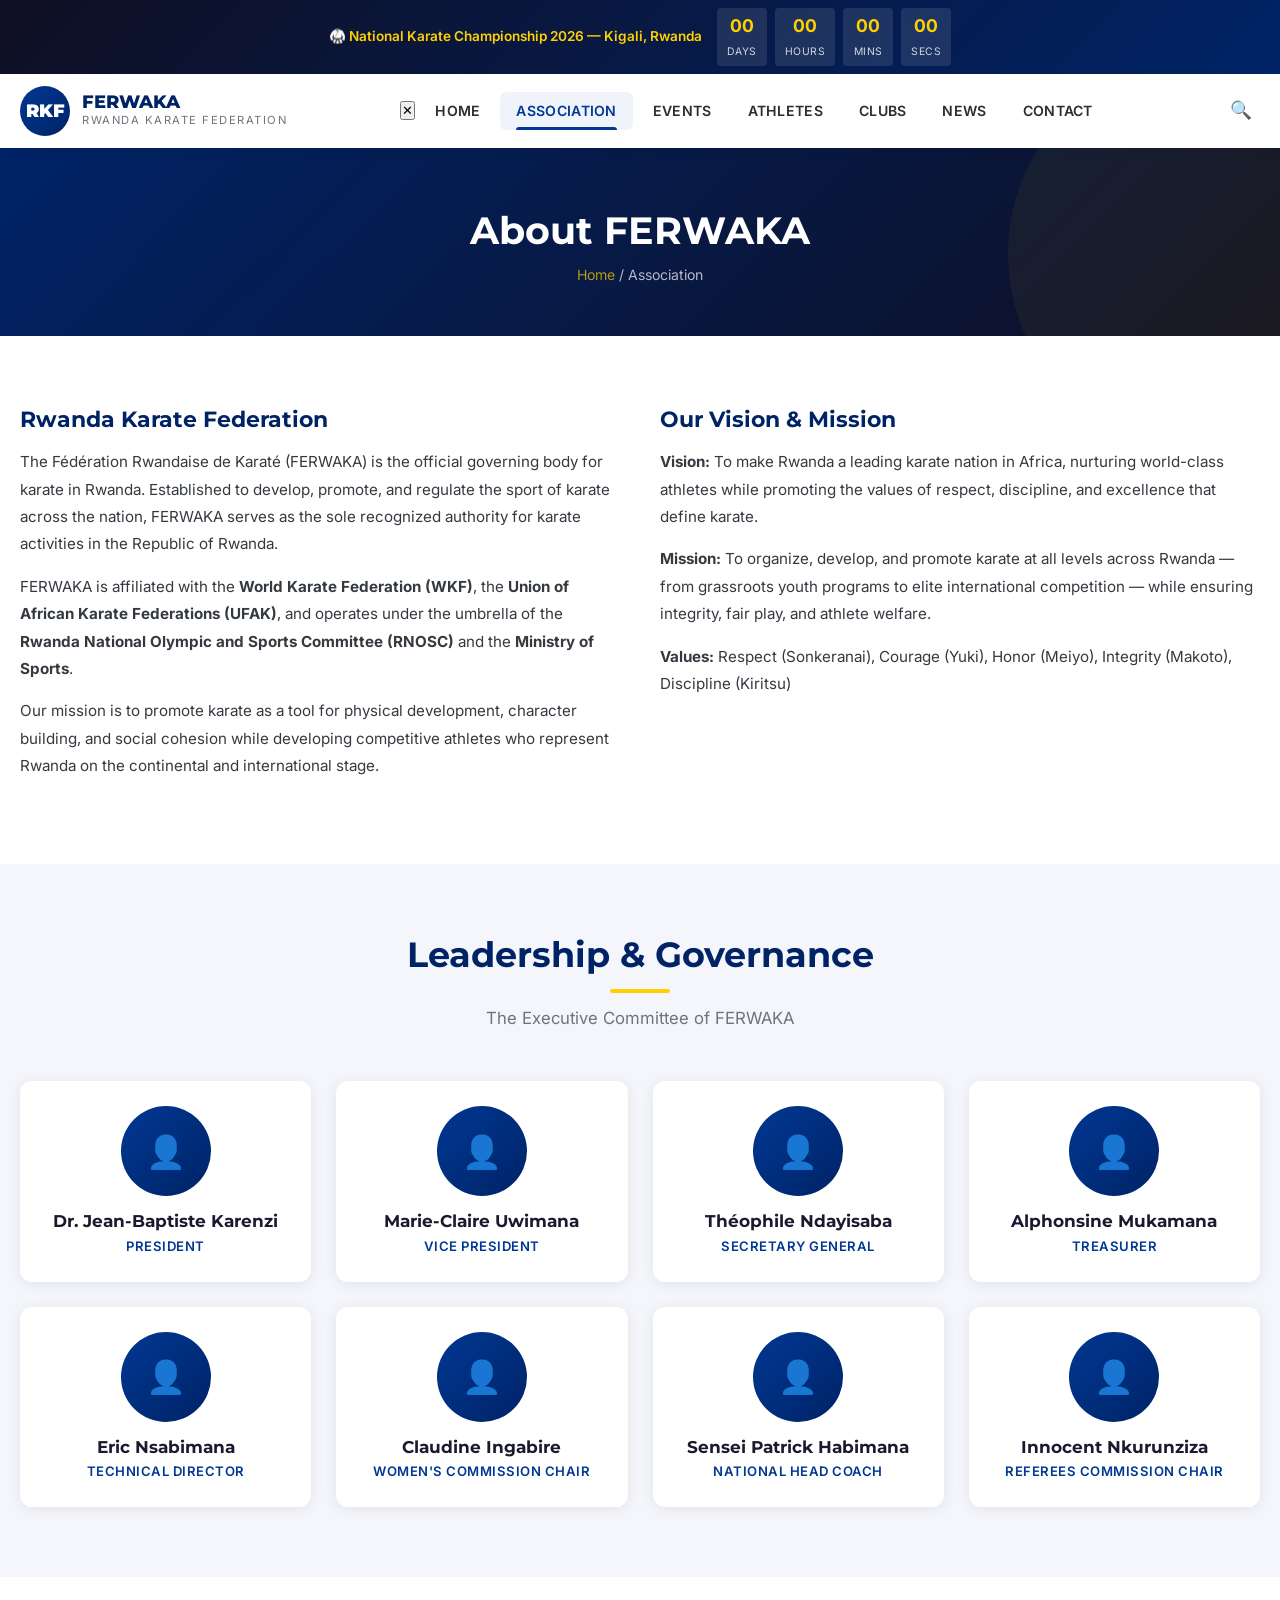
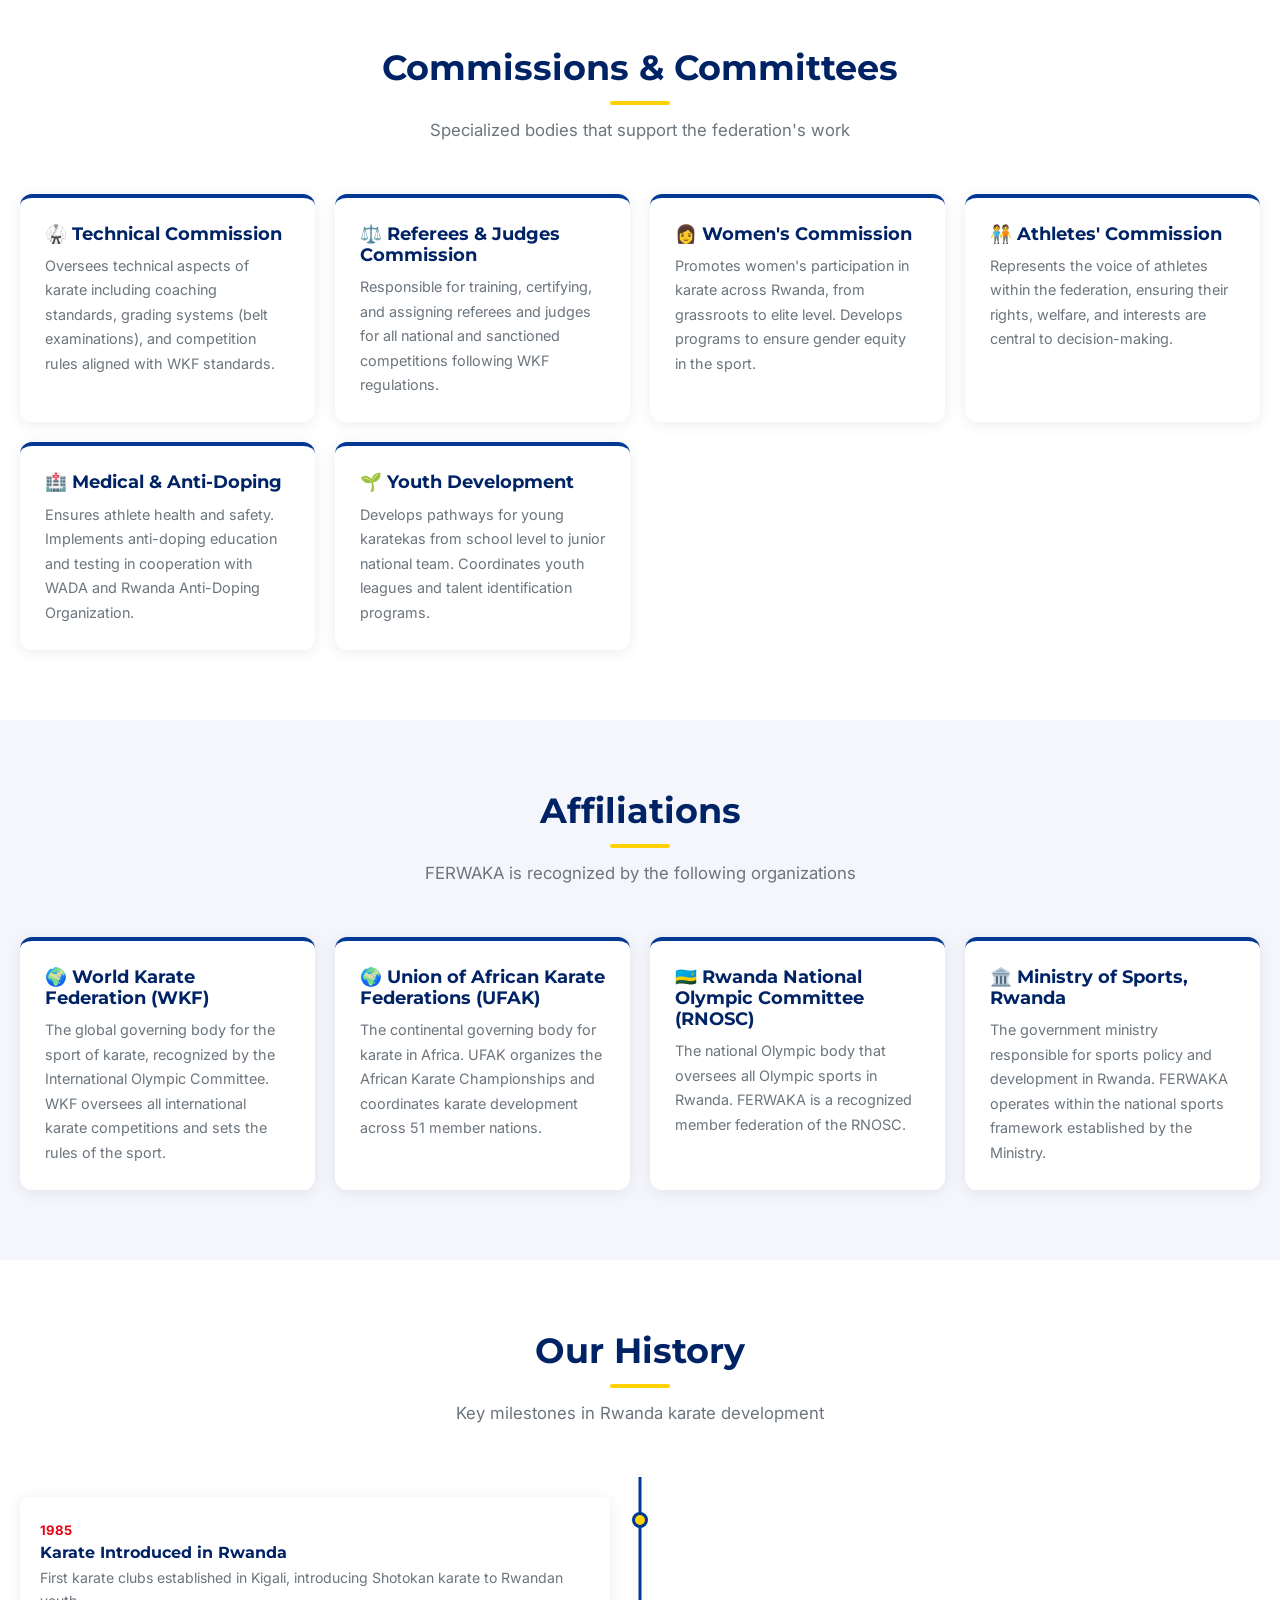
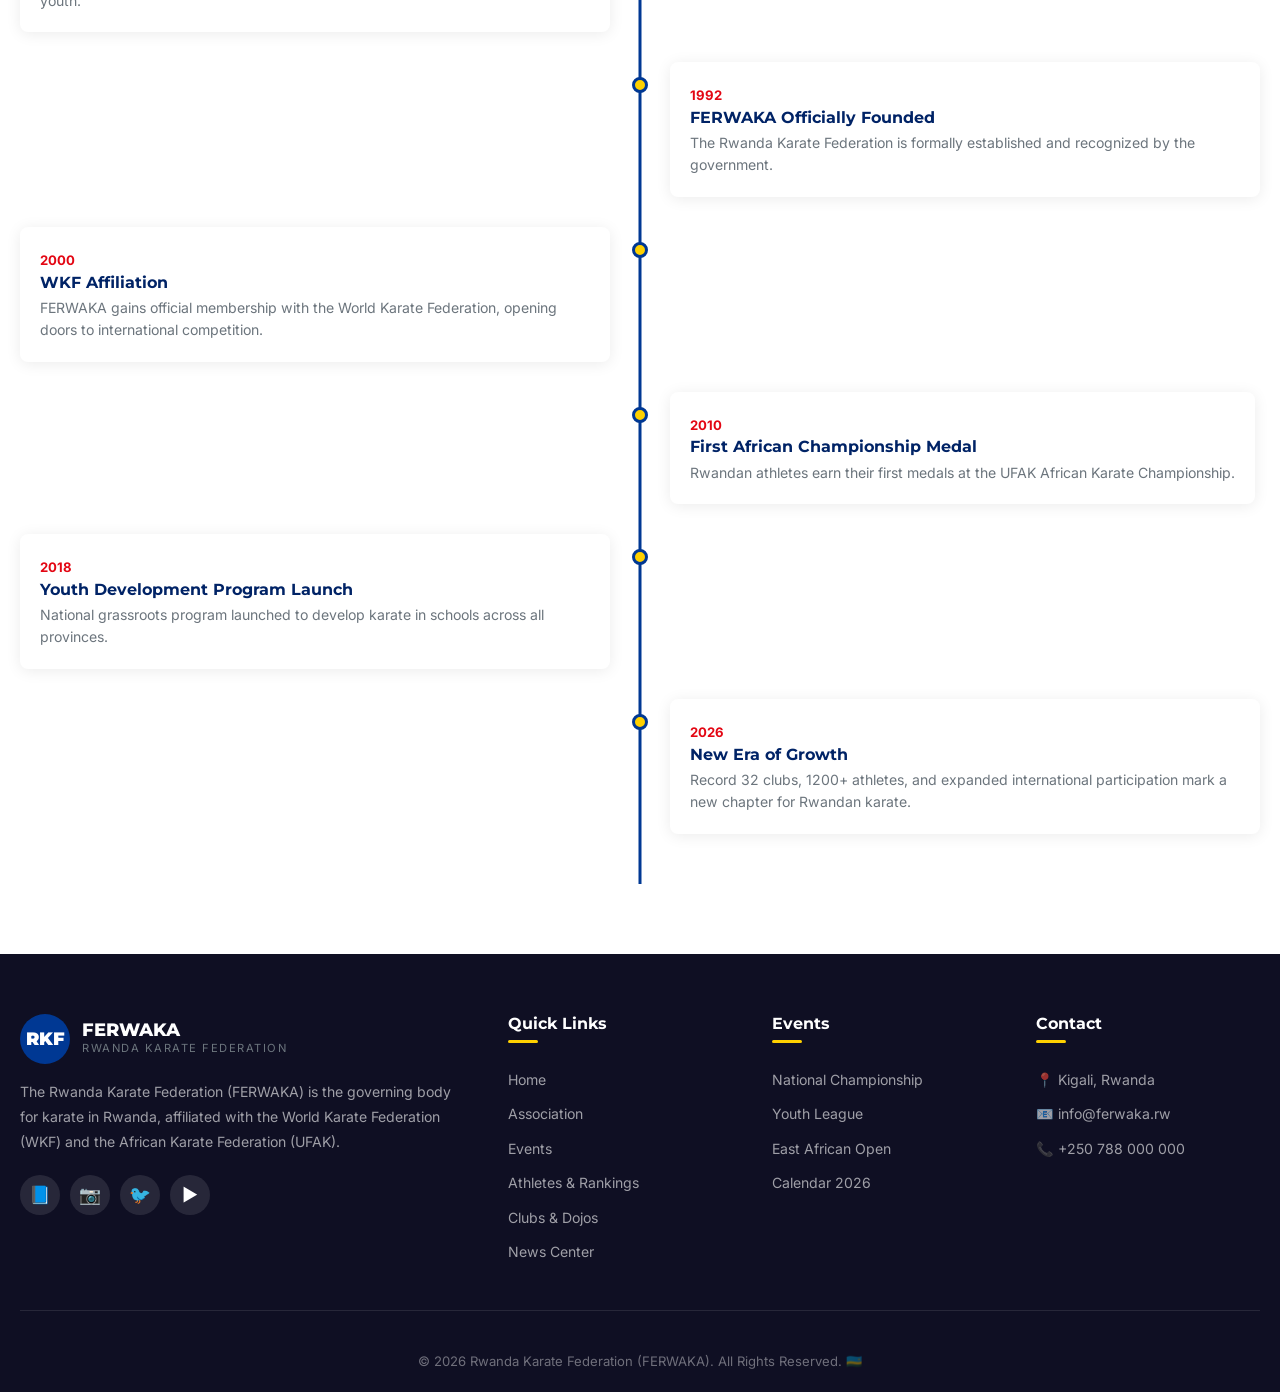
==== association.html @ 04e79058 "Initial commit - FERWAKA Rwanda Karate Federation website" ====
<!DOCTYPE html>
<html lang="en">
<head>
  <meta charset="UTF-8">
  <meta name="viewport" content="width=device-width, initial-scale=1.0">
  <title>Association - Rwanda Karate Federation</title>
  <meta name="description" content="About the Rwanda Karate Federation (FERWAKA) - Governance, structure, commissions, and history.">
  <link rel="preconnect" href="https://fonts.googleapis.com">
  <link rel="preconnect" href="https://fonts.gstatic.com" crossorigin>
  <link href="https://fonts.googleapis.com/css2?family=Inter:wght@400;500;600;700;800&family=Montserrat:wght@700;800;900&display=swap" rel="stylesheet">
  <link rel="stylesheet" href="css/style.css">
</head>
<body>

  <!-- Top Bar -->
  <div class="top-bar">
    <div class="container">
      <div class="event-countdown">
        <span class="event-name">🥋 National Karate Championship 2026 — Kigali, Rwanda</span>
        <div class="countdown-units">
          <div class="countdown-unit"><span class="number" id="countdown-days">00</span><span class="label">Days</span></div>
          <div class="countdown-unit"><span class="number" id="countdown-hours">00</span><span class="label">Hours</span></div>
          <div class="countdown-unit"><span class="number" id="countdown-mins">00</span><span class="label">Mins</span></div>
          <div class="countdown-unit"><span class="number" id="countdown-secs">00</span><span class="label">Secs</span></div>
        </div>
      </div>
    </div>
  </div>

  <!-- Header -->
  <header class="header">
    <div class="container">
      <nav class="nav-wrapper">
        <a href="index.html" class="logo">
          <div class="logo-icon">RKF</div>
          <div class="logo-text">
            <span class="name">FERWAKA</span>
            <span class="subtitle">Rwanda Karate Federation</span>
          </div>
        </a>
        <div class="nav-menu">
          <button class="mobile-close">✕</button>
          <a href="index.html">Home</a>
          <a href="association.html">Association</a>
          <a href="events.html">Events</a>
          <a href="athletes.html">Athletes</a>
          <a href="clubs.html">Clubs</a>
          <a href="news.html">News</a>
          <a href="contact.html">Contact</a>
        </div>
        <div class="nav-right">
          <button class="nav-search-btn" title="Search">🔍</button>
          <button class="hamburger" aria-label="Menu"><span></span><span></span><span></span></button>
        </div>
      </nav>
    </div>
  </header>
  <div class="nav-overlay"></div>

  <!-- Page Banner -->
  <section class="page-banner">
    <div class="container">
      <h1>About FERWAKA</h1>
      <p class="breadcrumb"><a href="index.html">Home</a> / Association</p>
    </div>
  </section>

  <!-- About Section -->
  <section class="section">
    <div class="container">
      <div class="about-content fade-in">
        <div class="about-text">
          <h3>Rwanda Karate Federation</h3>
          <p>The Fédération Rwandaise de Karaté (FERWAKA) is the official governing body for karate in Rwanda. Established to develop, promote, and regulate the sport of karate across the nation, FERWAKA serves as the sole recognized authority for karate activities in the Republic of Rwanda.</p>
          <p>FERWAKA is affiliated with the <strong>World Karate Federation (WKF)</strong>, the <strong>Union of African Karate Federations (UFAK)</strong>, and operates under the umbrella of the <strong>Rwanda National Olympic and Sports Committee (RNOSC)</strong> and the <strong>Ministry of Sports</strong>.</p>
          <p>Our mission is to promote karate as a tool for physical development, character building, and social cohesion while developing competitive athletes who represent Rwanda on the continental and international stage.</p>
        </div>
        <div class="about-text">
          <h3>Our Vision & Mission</h3>
          <p><strong>Vision:</strong> To make Rwanda a leading karate nation in Africa, nurturing world-class athletes while promoting the values of respect, discipline, and excellence that define karate.</p>
          <p><strong>Mission:</strong> To organize, develop, and promote karate at all levels across Rwanda — from grassroots youth programs to elite international competition — while ensuring integrity, fair play, and athlete welfare.</p>
          <p><strong>Values:</strong> Respect (Sonkeranai), Courage (Yuki), Honor (Meiyo), Integrity (Makoto), Discipline (Kiritsu)</p>
        </div>
      </div>
    </div>
  </section>

  <!-- Governance / Leadership -->
  <section class="section section-light" id="governance">
    <div class="container">
      <div class="section-header fade-in">
        <h2>Leadership & Governance</h2>
        <p>The Executive Committee of FERWAKA</p>
      </div>

      <div class="governance-grid">
        <div class="person-card fade-in">
          <div class="person-avatar">👤</div>
          <h3>Dr. Jean-Baptiste Karenzi</h3>
          <p class="role">President</p>
        </div>
        <div class="person-card fade-in">
          <div class="person-avatar">👤</div>
          <h3>Marie-Claire Uwimana</h3>
          <p class="role">Vice President</p>
        </div>
        <div class="person-card fade-in">
          <div class="person-avatar">👤</div>
          <h3>Théophile Ndayisaba</h3>
          <p class="role">Secretary General</p>
        </div>
        <div class="person-card fade-in">
          <div class="person-avatar">👤</div>
          <h3>Alphonsine Mukamana</h3>
          <p class="role">Treasurer</p>
        </div>
        <div class="person-card fade-in">
          <div class="person-avatar">👤</div>
          <h3>Eric Nsabimana</h3>
          <p class="role">Technical Director</p>
        </div>
        <div class="person-card fade-in">
          <div class="person-avatar">👤</div>
          <h3>Claudine Ingabire</h3>
          <p class="role">Women's Commission Chair</p>
        </div>
        <div class="person-card fade-in">
          <div class="person-avatar">👤</div>
          <h3>Sensei Patrick Habimana</h3>
          <p class="role">National Head Coach</p>
        </div>
        <div class="person-card fade-in">
          <div class="person-avatar">👤</div>
          <h3>Innocent Nkurunziza</h3>
          <p class="role">Referees Commission Chair</p>
        </div>
      </div>
    </div>
  </section>

  <!-- Commissions -->
  <section class="section" id="commissions">
    <div class="container">
      <div class="section-header fade-in">
        <h2>Commissions & Committees</h2>
        <p>Specialized bodies that support the federation's work</p>
      </div>

      <div class="info-cards">
        <div class="info-card fade-in">
          <h3>🥋 Technical Commission</h3>
          <p>Oversees technical aspects of karate including coaching standards, grading systems (belt examinations), and competition rules aligned with WKF standards.</p>
        </div>
        <div class="info-card fade-in">
          <h3>⚖️ Referees & Judges Commission</h3>
          <p>Responsible for training, certifying, and assigning referees and judges for all national and sanctioned competitions following WKF regulations.</p>
        </div>
        <div class="info-card fade-in">
          <h3>👩 Women's Commission</h3>
          <p>Promotes women's participation in karate across Rwanda, from grassroots to elite level. Develops programs to ensure gender equity in the sport.</p>
        </div>
        <div class="info-card fade-in">
          <h3>🧑‍🤝‍🧑 Athletes' Commission</h3>
          <p>Represents the voice of athletes within the federation, ensuring their rights, welfare, and interests are central to decision-making.</p>
        </div>
        <div class="info-card fade-in">
          <h3>🏥 Medical & Anti-Doping</h3>
          <p>Ensures athlete health and safety. Implements anti-doping education and testing in cooperation with WADA and Rwanda Anti-Doping Organization.</p>
        </div>
        <div class="info-card fade-in">
          <h3>🌱 Youth Development</h3>
          <p>Develops pathways for young karatekas from school level to junior national team. Coordinates youth leagues and talent identification programs.</p>
        </div>
      </div>
    </div>
  </section>

  <!-- Affiliations -->
  <section class="section section-light">
    <div class="container">
      <div class="section-header fade-in">
        <h2>Affiliations</h2>
        <p>FERWAKA is recognized by the following organizations</p>
      </div>

      <div class="info-cards">
        <div class="info-card fade-in">
          <h3>🌍 World Karate Federation (WKF)</h3>
          <p>The global governing body for the sport of karate, recognized by the International Olympic Committee. WKF oversees all international karate competitions and sets the rules of the sport.</p>
        </div>
        <div class="info-card fade-in">
          <h3>🌍 Union of African Karate Federations (UFAK)</h3>
          <p>The continental governing body for karate in Africa. UFAK organizes the African Karate Championships and coordinates karate development across 51 member nations.</p>
        </div>
        <div class="info-card fade-in">
          <h3>🇷🇼 Rwanda National Olympic Committee (RNOSC)</h3>
          <p>The national Olympic body that oversees all Olympic sports in Rwanda. FERWAKA is a recognized member federation of the RNOSC.</p>
        </div>
        <div class="info-card fade-in">
          <h3>🏛️ Ministry of Sports, Rwanda</h3>
          <p>The government ministry responsible for sports policy and development in Rwanda. FERWAKA operates within the national sports framework established by the Ministry.</p>
        </div>
      </div>
    </div>
  </section>

  <!-- History Timeline -->
  <section class="section" id="history">
    <div class="container">
      <div class="section-header fade-in">
        <h2>Our History</h2>
        <p>Key milestones in Rwanda karate development</p>
      </div>

      <div class="timeline fade-in">
        <div class="timeline-item">
          <div class="timeline-dot"></div>
          <div class="timeline-content">
            <span class="year">1985</span>
            <h3>Karate Introduced in Rwanda</h3>
            <p>First karate clubs established in Kigali, introducing Shotokan karate to Rwandan youth.</p>
          </div>
        </div>
        <div class="timeline-item">
          <div class="timeline-dot"></div>
          <div class="timeline-content">
            <span class="year">1992</span>
            <h3>FERWAKA Officially Founded</h3>
            <p>The Rwanda Karate Federation is formally established and recognized by the government.</p>
          </div>
        </div>
        <div class="timeline-item">
          <div class="timeline-dot"></div>
          <div class="timeline-content">
            <span class="year">2000</span>
            <h3>WKF Affiliation</h3>
            <p>FERWAKA gains official membership with the World Karate Federation, opening doors to international competition.</p>
          </div>
        </div>
        <div class="timeline-item">
          <div class="timeline-dot"></div>
          <div class="timeline-content">
            <span class="year">2010</span>
            <h3>First African Championship Medal</h3>
            <p>Rwandan athletes earn their first medals at the UFAK African Karate Championship.</p>
          </div>
        </div>
        <div class="timeline-item">
          <div class="timeline-dot"></div>
          <div class="timeline-content">
            <span class="year">2018</span>
            <h3>Youth Development Program Launch</h3>
            <p>National grassroots program launched to develop karate in schools across all provinces.</p>
          </div>
        </div>
        <div class="timeline-item">
          <div class="timeline-dot"></div>
          <div class="timeline-content">
            <span class="year">2026</span>
            <h3>New Era of Growth</h3>
            <p>Record 32 clubs, 1200+ athletes, and expanded international participation mark a new chapter for Rwandan karate.</p>
          </div>
        </div>
      </div>
    </div>
  </section>

  <!-- Footer -->
  <footer class="footer">
    <div class="container">
      <div class="footer-grid">
        <div class="footer-about">
          <div class="logo">
            <div class="logo-icon">RKF</div>
            <div class="logo-text">
              <span class="name" style="color:#fff">FERWAKA</span>
              <span class="subtitle">Rwanda Karate Federation</span>
            </div>
          </div>
          <p>The Rwanda Karate Federation (FERWAKA) is the governing body for karate in Rwanda, affiliated with the World Karate Federation (WKF) and the African Karate Federation (UFAK).</p>
          <div class="footer-social">
            <a href="#" title="Facebook">📘</a>
            <a href="#" title="Instagram">📷</a>
            <a href="#" title="X / Twitter">🐦</a>
            <a href="#" title="YouTube">▶️</a>
          </div>
        </div>
        <div>
          <h4>Quick Links</h4>
          <div class="footer-links">
            <a href="index.html">Home</a>
            <a href="association.html">Association</a>
            <a href="events.html">Events</a>
            <a href="athletes.html">Athletes & Rankings</a>
            <a href="clubs.html">Clubs & Dojos</a>
            <a href="news.html">News Center</a>
          </div>
        </div>
        <div>
          <h4>Events</h4>
          <div class="footer-links">
            <a href="events.html">National Championship</a>
            <a href="events.html">Youth League</a>
            <a href="events.html">East African Open</a>
            <a href="events.html">Calendar 2026</a>
          </div>
        </div>
        <div>
          <h4>Contact</h4>
          <div class="footer-links">
            <a href="contact.html">📍 Kigali, Rwanda</a>
            <a href="mailto:info@ferwaka.rw">📧 info@ferwaka.rw</a>
            <a href="tel:+250788000000">📞 +250 788 000 000</a>
          </div>
        </div>
      </div>
      <div class="footer-bottom">
        <p>© 2026 Rwanda Karate Federation (FERWAKA). All Rights Reserved. 🇷🇼</p>
      </div>
    </div>
  </footer>

  <button class="scroll-top" title="Back to top">↑</button>
  <script src="js/main.js"></script>
</body>
</html>
---- css/style.css ----
/* ============================================
   RWANDA KARATE FEDERATION - Main Stylesheet
   Inspired by WKF (wkf.net) Design
   ============================================ */

/* ---------- CSS Variables / Theme ---------- */
:root {
  --primary: #003893;       /* Rwanda blue */
  --primary-dark: #002366;
  --secondary: #FFD100;     /* Rwanda gold/yellow */
  --accent: #e30613;        /* Red accent */
  --dark: #1a1a2e;
  --dark-bg: #0f0f23;
  --light: #f4f6fb;
  --white: #ffffff;
  --gray: #6c757d;
  --gray-light: #e9ecef;
  --gray-dark: #343a40;
  --text: #2d2d2d;
  --text-light: #8a8a8a;
  --border: #dee2e6;
  --shadow: 0 2px 15px rgba(0, 0, 0, 0.08);
  --shadow-lg: 0 10px 40px rgba(0, 0, 0, 0.15);
  --radius: 8px;
  --radius-lg: 12px;
  --transition: all 0.3s ease;
  --font-primary: 'Inter', -apple-system, BlinkMacSystemFont, 'Segoe UI', sans-serif;
  --font-heading: 'Montserrat', 'Inter', sans-serif;
  --max-width: 1280px;
}

/* ---------- Reset & Base ---------- */
*,
*::before,
*::after {
  margin: 0;
  padding: 0;
  box-sizing: border-box;
}

html {
  scroll-behavior: smooth;
  font-size: 16px;
}

body {
  font-family: var(--font-primary);
  color: var(--text);
  background: var(--white);
  line-height: 1.6;
  overflow-x: hidden;
}

a {
  text-decoration: none;
  color: inherit;
  transition: var(--transition);
}

img {
  max-width: 100%;
  height: auto;
  display: block;
}

ul, ol {
  list-style: none;
}

h1, h2, h3, h4, h5, h6 {
  font-family: var(--font-heading);
  font-weight: 700;
  line-height: 1.2;
}

.container {
  max-width: var(--max-width);
  margin: 0 auto;
  padding: 0 20px;
}

/* ---------- Top Bar (Event Countdown) ---------- */
.top-bar {
  background: linear-gradient(135deg, var(--dark-bg), var(--primary-dark));
  color: var(--white);
  padding: 8px 0;
  font-size: 0.85rem;
  position: relative;
  z-index: 1001;
}

.top-bar .container {
  display: flex;
  align-items: center;
  justify-content: center;
  gap: 20px;
  flex-wrap: wrap;
}

.top-bar .event-countdown {
  display: flex;
  align-items: center;
  gap: 15px;
}

.top-bar .event-name {
  font-weight: 600;
  color: var(--secondary);
}

.countdown-units {
  display: flex;
  gap: 8px;
}

.countdown-unit {
  text-align: center;
  background: rgba(255, 255, 255, 0.1);
  border-radius: 4px;
  padding: 4px 10px;
  min-width: 50px;
}

.countdown-unit .number {
  font-size: 1.1rem;
  font-weight: 700;
  color: var(--secondary);
  display: block;
}

.countdown-unit .label {
  font-size: 0.65rem;
  text-transform: uppercase;
  letter-spacing: 0.5px;
  opacity: 0.8;
}

/* ---------- Header / Navbar ---------- */
.header {
  background: var(--white);
  box-shadow: 0 2px 10px rgba(0, 0, 0, 0.06);
  position: sticky;
  top: 0;
  z-index: 1000;
  transition: var(--transition);
}

.header.scrolled {
  box-shadow: 0 4px 20px rgba(0, 0, 0, 0.1);
}

.nav-wrapper {
  display: flex;
  align-items: center;
  justify-content: space-between;
  padding: 12px 0;
}

.logo {
  display: flex;
  align-items: center;
  gap: 12px;
  flex-shrink: 0;
}

.logo-icon {
  width: 50px;
  height: 50px;
  background: linear-gradient(135deg, var(--primary), var(--primary-dark));
  border-radius: 50%;
  display: flex;
  align-items: center;
  justify-content: center;
  color: var(--white);
  font-weight: 900;
  font-size: 1.1rem;
  font-family: var(--font-heading);
}

.logo-text {
  display: flex;
  flex-direction: column;
}

.logo-text .name {
  font-family: var(--font-heading);
  font-weight: 800;
  font-size: 1.15rem;
  color: var(--primary-dark);
  line-height: 1.1;
}

.logo-text .subtitle {
  font-size: 0.7rem;
  color: var(--gray);
  text-transform: uppercase;
  letter-spacing: 1.5px;
}

.nav-menu {
  display: flex;
  align-items: center;
  gap: 4px;
}

.nav-menu a {
  font-size: 0.88rem;
  font-weight: 600;
  color: var(--text);
  padding: 8px 16px;
  border-radius: 6px;
  text-transform: uppercase;
  letter-spacing: 0.3px;
  position: relative;
}

.nav-menu a:hover,
.nav-menu a.active {
  color: var(--primary);
  background: rgba(0, 56, 147, 0.06);
}

.nav-menu a.active::after {
  content: '';
  position: absolute;
  bottom: 0;
  left: 16px;
  right: 16px;
  height: 3px;
  background: var(--primary);
  border-radius: 3px 3px 0 0;
}

.nav-right {
  display: flex;
  align-items: center;
  gap: 12px;
}

.nav-search-btn {
  background: none;
  border: none;
  cursor: pointer;
  padding: 8px;
  border-radius: 50%;
  color: var(--gray);
  transition: var(--transition);
  font-size: 1.1rem;
}

.nav-search-btn:hover {
  background: var(--gray-light);
  color: var(--primary);
}

.hamburger {
  display: none;
  flex-direction: column;
  gap: 5px;
  cursor: pointer;
  background: none;
  border: none;
  padding: 8px;
}

.hamburger span {
  display: block;
  width: 24px;
  height: 2.5px;
  background: var(--dark);
  border-radius: 2px;
  transition: var(--transition);
}

/* ---------- Hero Section ---------- */
.hero {
  position: relative;
  min-height: 550px;
  display: flex;
  align-items: center;
  overflow: hidden;
  background: linear-gradient(135deg, var(--dark-bg) 0%, var(--primary-dark) 100%);
}

.hero-bg {
  position: absolute;
  inset: 0;
  background: url('https://images.unsplash.com/photo-1555597673-b21d5c935865?w=1600&q=80') center/cover no-repeat;
  opacity: 0.25;
}

.hero-overlay {
  position: absolute;
  inset: 0;
  background: linear-gradient(135deg, rgba(0, 35, 102, 0.85), rgba(26, 26, 46, 0.7));
}

.hero-content {
  position: relative;
  z-index: 2;
  color: var(--white);
  max-width: 700px;
  padding: 60px 0;
}

.hero-badge {
  display: inline-block;
  background: var(--accent);
  color: var(--white);
  font-size: 0.75rem;
  font-weight: 700;
  padding: 5px 15px;
  border-radius: 20px;
  text-transform: uppercase;
  letter-spacing: 1px;
  margin-bottom: 20px;
}

.hero h1 {
  font-size: 3rem;
  font-weight: 900;
  line-height: 1.1;
  margin-bottom: 16px;
  text-shadow: 0 2px 10px rgba(0,0,0,0.3);
}

.hero h1 span {
  color: var(--secondary);
}

.hero p {
  font-size: 1.15rem;
  opacity: 0.9;
  margin-bottom: 30px;
  line-height: 1.7;
}

.hero-buttons {
  display: flex;
  gap: 15px;
  flex-wrap: wrap;
}

/* ---------- Buttons ---------- */
.btn {
  display: inline-flex;
  align-items: center;
  gap: 8px;
  padding: 12px 28px;
  border-radius: 6px;
  font-weight: 700;
  font-size: 0.9rem;
  text-transform: uppercase;
  letter-spacing: 0.5px;
  transition: var(--transition);
  border: 2px solid transparent;
  cursor: pointer;
  font-family: var(--font-primary);
}

.btn-primary {
  background: var(--primary);
  color: var(--white);
  border-color: var(--primary);
}

.btn-primary:hover {
  background: var(--primary-dark);
  border-color: var(--primary-dark);
  transform: translateY(-2px);
  box-shadow: 0 5px 20px rgba(0, 56, 147, 0.4);
}

.btn-secondary {
  background: var(--secondary);
  color: var(--dark);
  border-color: var(--secondary);
}

.btn-secondary:hover {
  background: #e6bd00;
  transform: translateY(-2px);
  box-shadow: 0 5px 20px rgba(255, 209, 0, 0.4);
}

.btn-outline {
  background: transparent;
  color: var(--white);
  border-color: var(--white);
}

.btn-outline:hover {
  background: var(--white);
  color: var(--dark);
  transform: translateY(-2px);
}

.btn-outline-dark {
  background: transparent;
  color: var(--primary);
  border-color: var(--primary);
}

.btn-outline-dark:hover {
  background: var(--primary);
  color: var(--white);
  transform: translateY(-2px);
}

.btn-accent {
  background: var(--accent);
  color: var(--white);
  border-color: var(--accent);
}

.btn-accent:hover {
  background: #c70510;
  transform: translateY(-2px);
}

.btn-sm {
  padding: 8px 18px;
  font-size: 0.8rem;
}

/* ---------- Section Styles ---------- */
.section {
  padding: 70px 0;
}

.section-dark {
  background: var(--dark-bg);
  color: var(--white);
}

.section-light {
  background: var(--light);
}

.section-header {
  text-align: center;
  margin-bottom: 50px;
}

.section-header h2 {
  font-size: 2.2rem;
  color: var(--primary-dark);
  margin-bottom: 12px;
  position: relative;
  display: inline-block;
}

.section-dark .section-header h2 {
  color: var(--white);
}

.section-header h2::after {
  content: '';
  display: block;
  width: 60px;
  height: 4px;
  background: var(--secondary);
  margin: 12px auto 0;
  border-radius: 2px;
}

.section-header p {
  font-size: 1.05rem;
  color: var(--gray);
  max-width: 600px;
  margin: 0 auto;
}

.section-dark .section-header p {
  color: rgba(255,255,255,0.7);
}

/* ---------- Quick Links / Navigation Cards ---------- */
.quick-links {
  display: grid;
  grid-template-columns: repeat(auto-fit, minmax(200px, 1fr));
  gap: 20px;
  margin-top: -50px;
  position: relative;
  z-index: 10;
}

.quick-link-card {
  background: var(--white);
  border-radius: var(--radius-lg);
  padding: 30px 20px;
  text-align: center;
  box-shadow: var(--shadow-lg);
  transition: var(--transition);
  border: 2px solid transparent;
}

.quick-link-card:hover {
  transform: translateY(-5px);
  border-color: var(--primary);
  box-shadow: 0 15px 50px rgba(0, 56, 147, 0.15);
}

.quick-link-card .icon {
  font-size: 2.5rem;
  margin-bottom: 12px;
}

.quick-link-card h3 {
  font-size: 1rem;
  color: var(--primary-dark);
  text-transform: uppercase;
  letter-spacing: 0.5px;
}

.quick-link-card p {
  font-size: 0.82rem;
  color: var(--gray);
  margin-top: 6px;
}

/* ---------- News Section ---------- */
.news-grid {
  display: grid;
  grid-template-columns: repeat(auto-fill, minmax(340px, 1fr));
  gap: 25px;
}

.news-card {
  background: var(--white);
  border-radius: var(--radius-lg);
  overflow: hidden;
  box-shadow: var(--shadow);
  transition: var(--transition);
  border: 1px solid var(--gray-light);
}

.news-card:hover {
  transform: translateY(-5px);
  box-shadow: var(--shadow-lg);
}

.news-card-img {
  width: 100%;
  height: 200px;
  object-fit: cover;
  background: linear-gradient(135deg, var(--primary), var(--primary-dark));
}

.news-card-body {
  padding: 20px;
}

.news-card-date {
  font-size: 0.78rem;
  color: var(--accent);
  font-weight: 600;
  text-transform: uppercase;
  letter-spacing: 0.5px;
}

.news-card-body h3 {
  font-size: 1.05rem;
  margin: 8px 0 10px;
  color: var(--dark);
  line-height: 1.4;
  display: -webkit-box;
  -webkit-line-clamp: 2;
  -webkit-box-orient: vertical;
  overflow: hidden;
}

.news-card-body p {
  font-size: 0.88rem;
  color: var(--gray);
  display: -webkit-box;
  -webkit-line-clamp: 3;
  -webkit-box-orient: vertical;
  overflow: hidden;
  margin-bottom: 15px;
}

.news-card-link {
  font-size: 0.85rem;
  font-weight: 700;
  color: var(--primary);
  text-transform: uppercase;
  letter-spacing: 0.5px;
}

.news-card-link:hover {
  color: var(--accent);
}

/* ---------- Events Section ---------- */
.events-tabs {
  display: flex;
  justify-content: center;
  gap: 10px;
  margin-bottom: 35px;
  flex-wrap: wrap;
}

.events-tabs .tab-btn {
  padding: 10px 24px;
  border: 2px solid var(--gray-light);
  background: var(--white);
  border-radius: 30px;
  font-weight: 700;
  font-size: 0.85rem;
  cursor: pointer;
  transition: var(--transition);
  text-transform: uppercase;
  letter-spacing: 0.5px;
  font-family: var(--font-primary);
  color: var(--gray);
}

.events-tabs .tab-btn.active,
.events-tabs .tab-btn:hover {
  background: var(--primary);
  color: var(--white);
  border-color: var(--primary);
}

.event-cards {
  display: grid;
  grid-template-columns: repeat(auto-fill, minmax(280px, 1fr));
  gap: 25px;
}

.event-card {
  background: var(--white);
  border-radius: var(--radius-lg);
  overflow: hidden;
  box-shadow: var(--shadow);
  transition: var(--transition);
  border: 1px solid var(--gray-light);
  position: relative;
}

.event-card:hover {
  transform: translateY(-5px);
  box-shadow: var(--shadow-lg);
}

.event-card-badge {
  position: absolute;
  top: 15px;
  left: 15px;
  padding: 4px 12px;
  border-radius: 20px;
  font-size: 0.7rem;
  font-weight: 700;
  text-transform: uppercase;
  letter-spacing: 0.5px;
  z-index: 2;
}

.badge-upcoming {
  background: var(--accent);
  color: var(--white);
}

.badge-past {
  background: var(--gray);
  color: var(--white);
}

.badge-live {
  background: #28a745;
  color: var(--white);
  animation: pulse 2s infinite;
}

@keyframes pulse {
  0%, 100% { opacity: 1; }
  50% { opacity: 0.7; }
}

.event-card-img {
  width: 100%;
  height: 180px;
  object-fit: cover;
  background: linear-gradient(135deg, var(--primary), var(--accent));
  display: flex;
  align-items: center;
  justify-content: center;
  color: var(--white);
  font-size: 3rem;
}

.event-card-body {
  padding: 20px;
}

.event-card-body h3 {
  font-size: 1rem;
  margin-bottom: 8px;
  color: var(--dark);
}

.event-card-meta {
  display: flex;
  flex-direction: column;
  gap: 5px;
  margin-bottom: 15px;
}

.event-card-meta span {
  font-size: 0.82rem;
  color: var(--gray);
  display: flex;
  align-items: center;
  gap: 6px;
}

.event-card-meta .icon {
  font-size: 0.9rem;
}

/* ---------- Ranking Table ---------- */
.ranking-section {
  overflow-x: auto;
}

.ranking-tabs {
  display: flex;
  gap: 5px;
  margin-bottom: 25px;
  flex-wrap: wrap;
}

.ranking-tabs button {
  padding: 8px 20px;
  border: none;
  background: var(--gray-light);
  color: var(--text);
  border-radius: 6px;
  font-weight: 600;
  font-size: 0.82rem;
  cursor: pointer;
  transition: var(--transition);
  font-family: var(--font-primary);
}

.ranking-tabs button.active,
.ranking-tabs button:hover {
  background: var(--primary);
  color: var(--white);
}

.ranking-table {
  width: 100%;
  border-collapse: collapse;
  border-radius: var(--radius);
  overflow: hidden;
  box-shadow: var(--shadow);
}

.ranking-table thead {
  background: var(--primary-dark);
  color: var(--white);
}

.ranking-table th {
  padding: 14px 18px;
  font-size: 0.8rem;
  text-transform: uppercase;
  letter-spacing: 0.5px;
  text-align: left;
  font-weight: 700;
}

.ranking-table td {
  padding: 14px 18px;
  font-size: 0.9rem;
  border-bottom: 1px solid var(--gray-light);
}

.ranking-table tbody tr {
  background: var(--white);
  transition: var(--transition);
}

.ranking-table tbody tr:hover {
  background: rgba(0, 56, 147, 0.04);
}

.ranking-table .rank {
  font-weight: 800;
  color: var(--primary);
  font-size: 1rem;
}

.ranking-table .rank-1 { color: #FFD700; }
.ranking-table .rank-2 { color: #C0C0C0; }
.ranking-table .rank-3 { color: #CD7F32; }

.athlete-name-cell {
  display: flex;
  align-items: center;
  gap: 10px;
}

.athlete-avatar {
  width: 36px;
  height: 36px;
  border-radius: 50%;
  background: var(--primary);
  color: var(--white);
  display: flex;
  align-items: center;
  justify-content: center;
  font-weight: 700;
  font-size: 0.8rem;
  flex-shrink: 0;
}

.flag {
  font-size: 1.2rem;
}

/* ---------- Clubs Page ---------- */
.clubs-grid {
  display: grid;
  grid-template-columns: repeat(auto-fill, minmax(300px, 1fr));
  gap: 25px;
}

.club-card {
  background: var(--white);
  border-radius: var(--radius-lg);
  padding: 28px;
  box-shadow: var(--shadow);
  transition: var(--transition);
  border-left: 4px solid var(--primary);
}

.club-card:hover {
  transform: translateY(-3px);
  box-shadow: var(--shadow-lg);
  border-left-color: var(--secondary);
}

.club-card h3 {
  font-size: 1.1rem;
  color: var(--primary-dark);
  margin-bottom: 10px;
}

.club-card-info {
  display: flex;
  flex-direction: column;
  gap: 8px;
}

.club-card-info span {
  font-size: 0.88rem;
  color: var(--gray);
  display: flex;
  align-items: center;
  gap: 8px;
}

.club-card-info .icon {
  color: var(--primary);
}

/* ---------- Association / About Page ---------- */
.about-hero {
  background: linear-gradient(135deg, var(--primary-dark), var(--dark-bg));
  color: var(--white);
  padding: 80px 0 60px;
  text-align: center;
}

.about-hero h1 {
  font-size: 2.5rem;
  margin-bottom: 15px;
}

.about-hero p {
  font-size: 1.1rem;
  opacity: 0.85;
  max-width: 600px;
  margin: 0 auto;
}

.about-content {
  display: grid;
  grid-template-columns: 1fr 1fr;
  gap: 40px;
  align-items: start;
}

.about-text h3 {
  font-size: 1.4rem;
  color: var(--primary-dark);
  margin-bottom: 15px;
}

.about-text p {
  font-size: 0.95rem;
  color: var(--gray-dark);
  margin-bottom: 15px;
  line-height: 1.8;
}

.governance-grid {
  display: grid;
  grid-template-columns: repeat(auto-fill, minmax(250px, 1fr));
  gap: 25px;
}

.person-card {
  background: var(--white);
  border-radius: var(--radius-lg);
  padding: 25px;
  text-align: center;
  box-shadow: var(--shadow);
  transition: var(--transition);
}

.person-card:hover {
  transform: translateY(-3px);
  box-shadow: var(--shadow-lg);
}

.person-avatar {
  width: 90px;
  height: 90px;
  border-radius: 50%;
  background: linear-gradient(135deg, var(--primary), var(--primary-dark));
  color: var(--white);
  display: flex;
  align-items: center;
  justify-content: center;
  font-size: 2rem;
  font-weight: 700;
  margin: 0 auto 15px;
}

.person-card h3 {
  font-size: 1.05rem;
  color: var(--dark);
}

.person-card .role {
  font-size: 0.82rem;
  color: var(--primary);
  font-weight: 600;
  text-transform: uppercase;
  letter-spacing: 0.5px;
  margin-top: 4px;
}

/* ---------- Athlete Profiles ---------- */
.athletes-grid {
  display: grid;
  grid-template-columns: repeat(auto-fill, minmax(260px, 1fr));
  gap: 25px;
}

.athlete-card {
  background: var(--white);
  border-radius: var(--radius-lg);
  overflow: hidden;
  box-shadow: var(--shadow);
  transition: var(--transition);
}

.athlete-card:hover {
  transform: translateY(-5px);
  box-shadow: var(--shadow-lg);
}

.athlete-card-top {
  background: linear-gradient(135deg, var(--primary), var(--primary-dark));
  padding: 25px;
  text-align: center;
  color: var(--white);
}

.athlete-card-top .avatar {
  width: 80px;
  height: 80px;
  border-radius: 50%;
  background: rgba(255,255,255,0.2);
  color: var(--white);
  display: flex;
  align-items: center;
  justify-content: center;
  font-size: 2rem;
  font-weight: 700;
  margin: 0 auto 10px;
  border: 3px solid rgba(255,255,255,0.3);
}

.athlete-card-top h3 {
  font-size: 1.1rem;
}

.athlete-card-top .category {
  font-size: 0.8rem;
  opacity: 0.8;
  margin-top: 4px;
}

.athlete-card-stats {
  display: grid;
  grid-template-columns: repeat(3, 1fr);
  text-align: center;
  padding: 15px 0;
  border-bottom: 1px solid var(--gray-light);
}

.athlete-card-stats .stat-num {
  font-size: 1.3rem;
  font-weight: 800;
  color: var(--primary);
}

.athlete-card-stats .stat-label {
  font-size: 0.7rem;
  color: var(--gray);
  text-transform: uppercase;
  letter-spacing: 0.3px;
}

.athlete-card-bottom {
  padding: 15px 20px;
  display: flex;
  justify-content: space-between;
  align-items: center;
}

.athlete-card-bottom .ranking-badge {
  font-weight: 700;
  font-size: 0.85rem;
  color: var(--primary);
}

/* ---------- Contact Page ---------- */
.contact-grid {
  display: grid;
  grid-template-columns: 1fr 1fr;
  gap: 40px;
}

.contact-form {
  background: var(--white);
  padding: 35px;
  border-radius: var(--radius-lg);
  box-shadow: var(--shadow);
}

.form-group {
  margin-bottom: 20px;
}

.form-group label {
  display: block;
  font-size: 0.88rem;
  font-weight: 600;
  color: var(--dark);
  margin-bottom: 6px;
}

.form-group input,
.form-group textarea,
.form-group select {
  width: 100%;
  padding: 12px 16px;
  border: 2px solid var(--gray-light);
  border-radius: var(--radius);
  font-size: 0.9rem;
  font-family: var(--font-primary);
  transition: var(--transition);
  background: var(--white);
}

.form-group input:focus,
.form-group textarea:focus,
.form-group select:focus {
  outline: none;
  border-color: var(--primary);
  box-shadow: 0 0 0 3px rgba(0, 56, 147, 0.1);
}

.form-group textarea {
  min-height: 120px;
  resize: vertical;
}

.contact-info-card {
  background: linear-gradient(135deg, var(--primary-dark), var(--dark-bg));
  color: var(--white);
  padding: 35px;
  border-radius: var(--radius-lg);
}

.contact-info-card h3 {
  font-size: 1.3rem;
  margin-bottom: 25px;
}

.contact-info-item {
  display: flex;
  gap: 15px;
  margin-bottom: 25px;
}

.contact-info-item .icon {
  font-size: 1.5rem;
  flex-shrink: 0;
  width: 50px;
  height: 50px;
  background: rgba(255,255,255,0.1);
  border-radius: 50%;
  display: flex;
  align-items: center;
  justify-content: center;
}

.contact-info-item h4 {
  font-size: 0.95rem;
  margin-bottom: 4px;
}

.contact-info-item p {
  font-size: 0.88rem;
  opacity: 0.8;
}

/* ---------- Page Banner ---------- */
.page-banner {
  background: linear-gradient(135deg, var(--primary-dark), var(--dark-bg));
  color: var(--white);
  padding: 60px 0 50px;
  text-align: center;
  position: relative;
  overflow: hidden;
}

.page-banner::before {
  content: '';
  position: absolute;
  top: -50%;
  right: -10%;
  width: 400px;
  height: 400px;
  border-radius: 50%;
  background: rgba(255, 209, 0, 0.05);
}

.page-banner h1 {
  font-size: 2.4rem;
  margin-bottom: 10px;
  position: relative;
}

.page-banner .breadcrumb {
  font-size: 0.88rem;
  opacity: 0.7;
  position: relative;
}

.page-banner .breadcrumb a {
  color: var(--secondary);
  opacity: 1;
}

/* ---------- Stats Section ---------- */
.stats-row {
  display: grid;
  grid-template-columns: repeat(4, 1fr);
  gap: 25px;
}

.stat-card {
  text-align: center;
  padding: 30px 20px;
}

.stat-card .stat-number {
  font-size: 2.8rem;
  font-weight: 900;
  color: var(--secondary);
  font-family: var(--font-heading);
}

.stat-card .stat-label {
  font-size: 0.9rem;
  color: rgba(255,255,255,0.8);
  text-transform: uppercase;
  letter-spacing: 1px;
  margin-top: 5px;
}

/* ---------- Partners ---------- */
.partners-row {
  display: flex;
  align-items: center;
  justify-content: center;
  gap: 40px;
  flex-wrap: wrap;
  padding: 20px 0;
}

.partner-logo {
  width: 120px;
  height: 60px;
  background: var(--gray-light);
  border-radius: var(--radius);
  display: flex;
  align-items: center;
  justify-content: center;
  font-weight: 700;
  color: var(--gray);
  font-size: 0.8rem;
  transition: var(--transition);
}

.partner-logo:hover {
  background: var(--primary);
  color: var(--white);
}

/* ---------- Footer ---------- */
.footer {
  background: var(--dark-bg);
  color: var(--white);
  padding: 60px 0 0;
}

.footer-grid {
  display: grid;
  grid-template-columns: 2fr 1fr 1fr 1fr;
  gap: 40px;
  padding-bottom: 40px;
  border-bottom: 1px solid rgba(255,255,255,0.1);
}

.footer-about .logo {
  margin-bottom: 15px;
}

.footer-about .logo-icon {
  background: var(--primary);
}

.footer-about p {
  font-size: 0.88rem;
  color: rgba(255,255,255,0.6);
  line-height: 1.8;
}

.footer-social {
  display: flex;
  gap: 10px;
  margin-top: 20px;
}

.footer-social a {
  width: 40px;
  height: 40px;
  border-radius: 50%;
  background: rgba(255,255,255,0.1);
  display: flex;
  align-items: center;
  justify-content: center;
  font-size: 1.1rem;
  transition: var(--transition);
}

.footer-social a:hover {
  background: var(--primary);
  transform: translateY(-3px);
}

.footer h4 {
  font-size: 1rem;
  margin-bottom: 20px;
  position: relative;
  padding-bottom: 10px;
}

.footer h4::after {
  content: '';
  position: absolute;
  bottom: 0;
  left: 0;
  width: 30px;
  height: 3px;
  background: var(--secondary);
  border-radius: 2px;
}

.footer-links a {
  display: block;
  font-size: 0.88rem;
  color: rgba(255,255,255,0.6);
  padding: 6px 0;
  transition: var(--transition);
}

.footer-links a:hover {
  color: var(--secondary);
  padding-left: 5px;
}

.footer-bottom {
  text-align: center;
  padding: 20px 0;
  margin-top: 20px;
  font-size: 0.82rem;
  color: rgba(255,255,255,0.4);
}

.footer-bottom .rwanda-flag {
  font-size: 1rem;
}

/* ---------- Scroll to Top ---------- */
.scroll-top {
  position: fixed;
  bottom: 30px;
  right: 30px;
  width: 45px;
  height: 45px;
  border-radius: 50%;
  background: var(--primary);
  color: var(--white);
  border: none;
  cursor: pointer;
  font-size: 1.2rem;
  display: none;
  align-items: center;
  justify-content: center;
  box-shadow: 0 4px 15px rgba(0, 56, 147, 0.4);
  transition: var(--transition);
  z-index: 999;
}

.scroll-top.visible {
  display: flex;
}

.scroll-top:hover {
  background: var(--primary-dark);
  transform: translateY(-3px);
}

/* ---------- Tab Content ---------- */
.tab-content {
  display: none;
}

.tab-content.active {
  display: block;
  animation: fadeIn 0.4s ease;
}

@keyframes fadeIn {
  from { opacity: 0; transform: translateY(10px); }
  to { opacity: 1; transform: translateY(0); }
}

/* ---------- Info Cards ---------- */
.info-cards {
  display: grid;
  grid-template-columns: repeat(auto-fill, minmax(280px, 1fr));
  gap: 20px;
}

.info-card {
  background: var(--white);
  border-radius: var(--radius-lg);
  padding: 25px;
  box-shadow: var(--shadow);
  border-top: 4px solid var(--primary);
}

.info-card h3 {
  font-size: 1.1rem;
  color: var(--primary-dark);
  margin-bottom: 10px;
}

.info-card p {
  font-size: 0.9rem;
  color: var(--gray);
  line-height: 1.7;
}

/* ---------- Timeline ---------- */
.timeline {
  position: relative;
  padding: 20px 0;
}

.timeline::before {
  content: '';
  position: absolute;
  left: 50%;
  top: 0;
  bottom: 0;
  width: 3px;
  background: var(--primary);
  transform: translateX(-50%);
}

.timeline-item {
  display: flex;
  justify-content: flex-end;
  padding-right: calc(50% + 30px);
  margin-bottom: 30px;
  position: relative;
}

.timeline-item:nth-child(even) {
  justify-content: flex-start;
  padding-right: 0;
  padding-left: calc(50% + 30px);
}

.timeline-dot {
  position: absolute;
  left: 50%;
  top: 15px;
  width: 16px;
  height: 16px;
  border-radius: 50%;
  background: var(--secondary);
  border: 3px solid var(--primary);
  transform: translateX(-50%);
  z-index: 2;
}

.timeline-content {
  background: var(--white);
  padding: 20px;
  border-radius: var(--radius);
  box-shadow: var(--shadow);
  max-width: 100%;
}

.timeline-content h3 {
  font-size: 1rem;
  color: var(--primary-dark);
}

.timeline-content .year {
  font-size: 0.82rem;
  color: var(--accent);
  font-weight: 700;
}

.timeline-content p {
  font-size: 0.88rem;
  color: var(--gray);
  margin-top: 5px;
}

/* ---------- News Detail ---------- */
.news-detail {
  max-width: 800px;
  margin: 0 auto;
  padding: 40px 20px;
}

.news-detail h1 {
  font-size: 2rem;
  color: var(--dark);
  margin-bottom: 15px;
}

.news-detail .meta {
  color: var(--gray);
  font-size: 0.88rem;
  margin-bottom: 25px;
  padding-bottom: 20px;
  border-bottom: 1px solid var(--gray-light);
}

.news-detail .content p {
  font-size: 1rem;
  line-height: 1.9;
  margin-bottom: 18px;
  color: var(--gray-dark);
}

/* ---------- Map Placeholder ---------- */
.map-placeholder {
  width: 100%;
  height: 300px;
  background: var(--gray-light);
  border-radius: var(--radius-lg);
  display: flex;
  align-items: center;
  justify-content: center;
  color: var(--gray);
  font-size: 1rem;
  margin-top: 20px;
}

/* ---------- Responsive ---------- */
@media (max-width: 1024px) {
  .footer-grid {
    grid-template-columns: 1fr 1fr;
  }

  .about-content {
    grid-template-columns: 1fr;
  }

  .stats-row {
    grid-template-columns: repeat(2, 1fr);
  }
}

@media (max-width: 768px) {
  .hamburger {
    display: flex;
  }

  .nav-menu {
    position: fixed;
    top: 0;
    right: -100%;
    width: 300px;
    height: 100vh;
    background: var(--white);
    flex-direction: column;
    align-items: flex-start;
    padding: 80px 30px 30px;
    box-shadow: -5px 0 20px rgba(0,0,0,0.1);
    transition: right 0.3s ease;
    z-index: 999;
  }

  .nav-menu.open {
    right: 0;
  }

  .nav-menu a {
    width: 100%;
    padding: 12px 0;
    border-bottom: 1px solid var(--gray-light);
  }

  .nav-menu a.active::after {
    display: none;
  }

  .mobile-close {
    position: absolute;
    top: 20px;
    right: 20px;
    font-size: 1.5rem;
    cursor: pointer;
    background: none;
    border: none;
    color: var(--dark);
  }

  .hero h1 {
    font-size: 2rem;
  }

  .hero {
    min-height: 400px;
  }

  .quick-links {
    grid-template-columns: repeat(2, 1fr);
    margin-top: -30px;
  }

  .news-grid {
    grid-template-columns: 1fr;
  }

  .section-header h2 {
    font-size: 1.7rem;
  }

  .footer-grid {
    grid-template-columns: 1fr;
  }

  .contact-grid {
    grid-template-columns: 1fr;
  }

  .timeline::before {
    left: 20px;
  }

  .timeline-item,
  .timeline-item:nth-child(even) {
    padding-left: 50px;
    padding-right: 0;
    justify-content: flex-start;
  }

  .timeline-dot {
    left: 20px;
  }

  .top-bar .event-countdown {
    flex-direction: column;
    text-align: center;
  }

  .stats-row {
    grid-template-columns: repeat(2, 1fr);
    gap: 15px;
  }

  .page-banner h1 {
    font-size: 1.8rem;
  }
}

@media (max-width: 480px) {
  .quick-links {
    grid-template-columns: 1fr;
  }

  .hero h1 {
    font-size: 1.7rem;
  }

  .countdown-units {
    gap: 5px;
  }

  .countdown-unit {
    padding: 3px 7px;
    min-width: 42px;
  }

  .stats-row {
    grid-template-columns: 1fr 1fr;
  }

  .stat-card .stat-number {
    font-size: 2rem;
  }
}

/* ---------- Overlay for mobile menu ---------- */
.nav-overlay {
  position: fixed;
  inset: 0;
  background: rgba(0,0,0,0.5);
  z-index: 998;
  display: none;
}

.nav-overlay.active {
  display: block;
}

/* ---------- Loading animation ---------- */
.fade-in {
  opacity: 0;
  transform: translateY(20px);
  transition: opacity 0.6s ease, transform 0.6s ease;
}

.fade-in.visible {
  opacity: 1;
  transform: translateY(0);
}
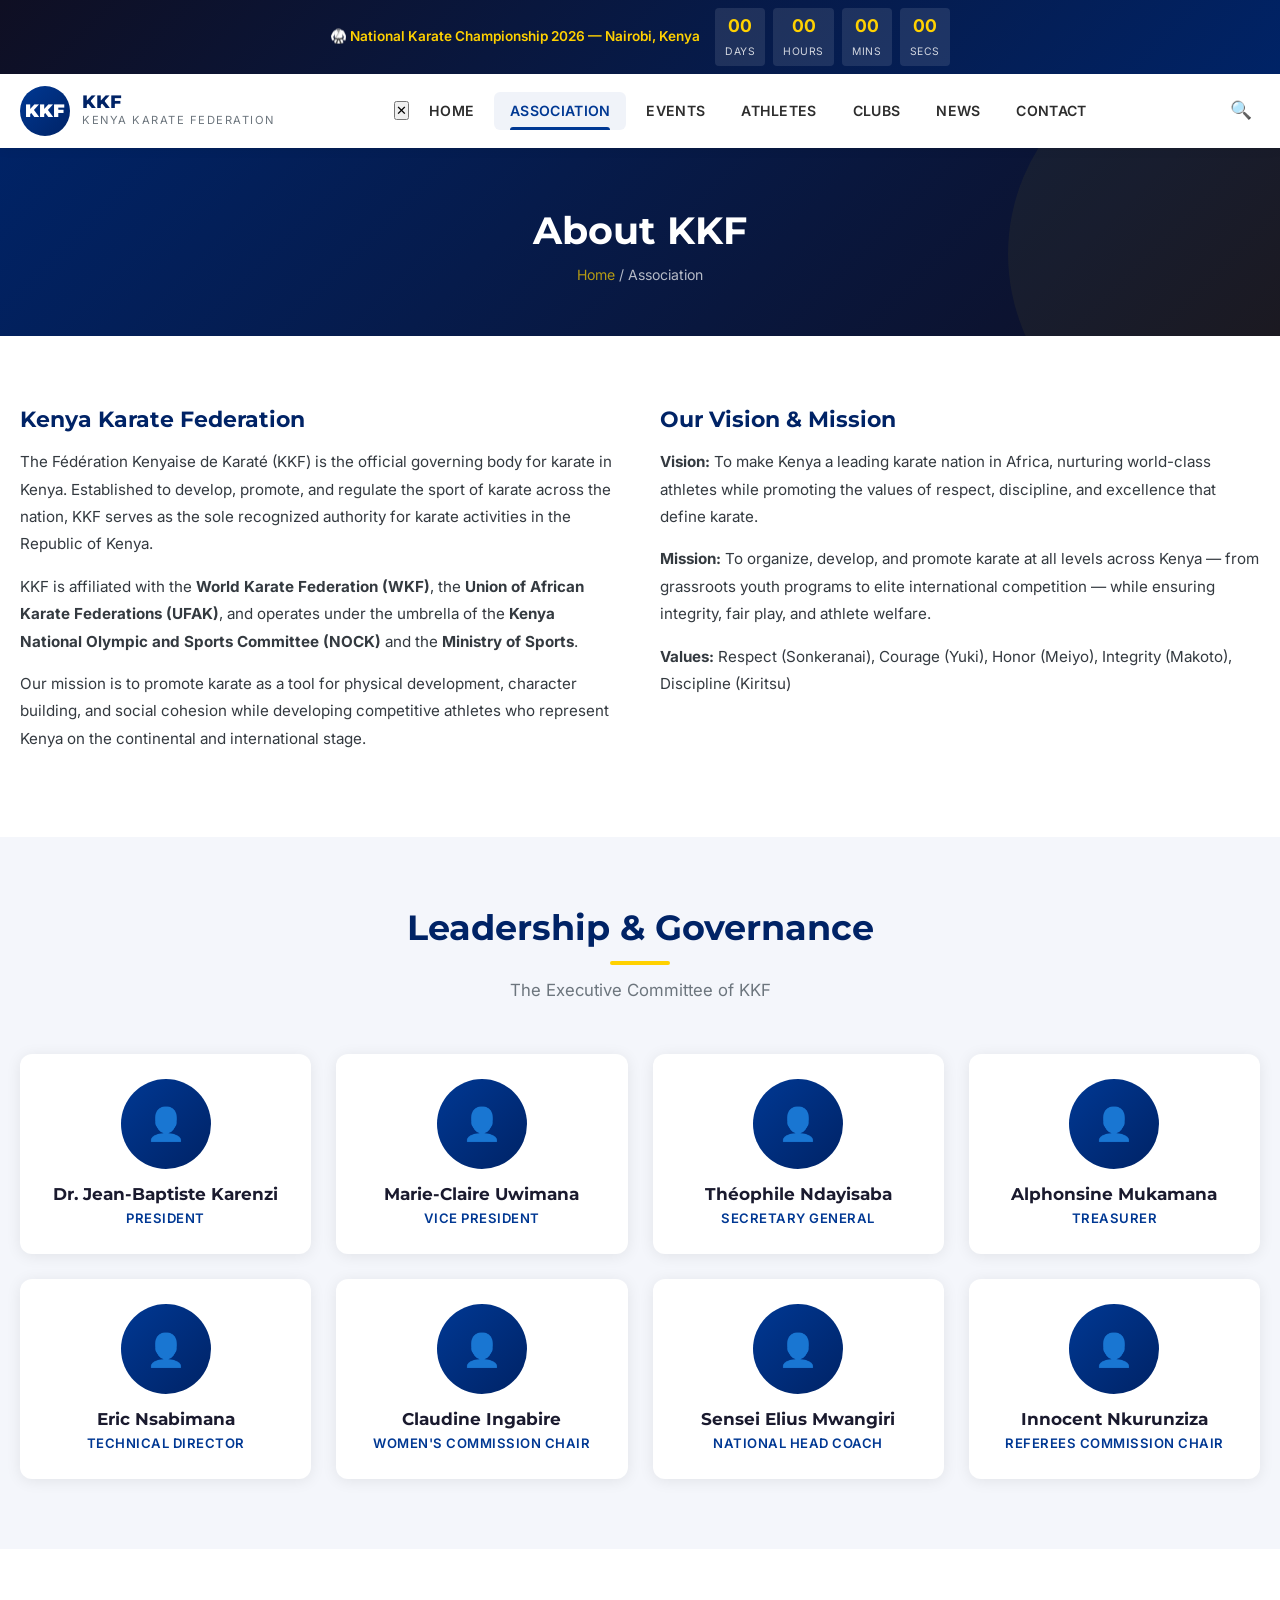
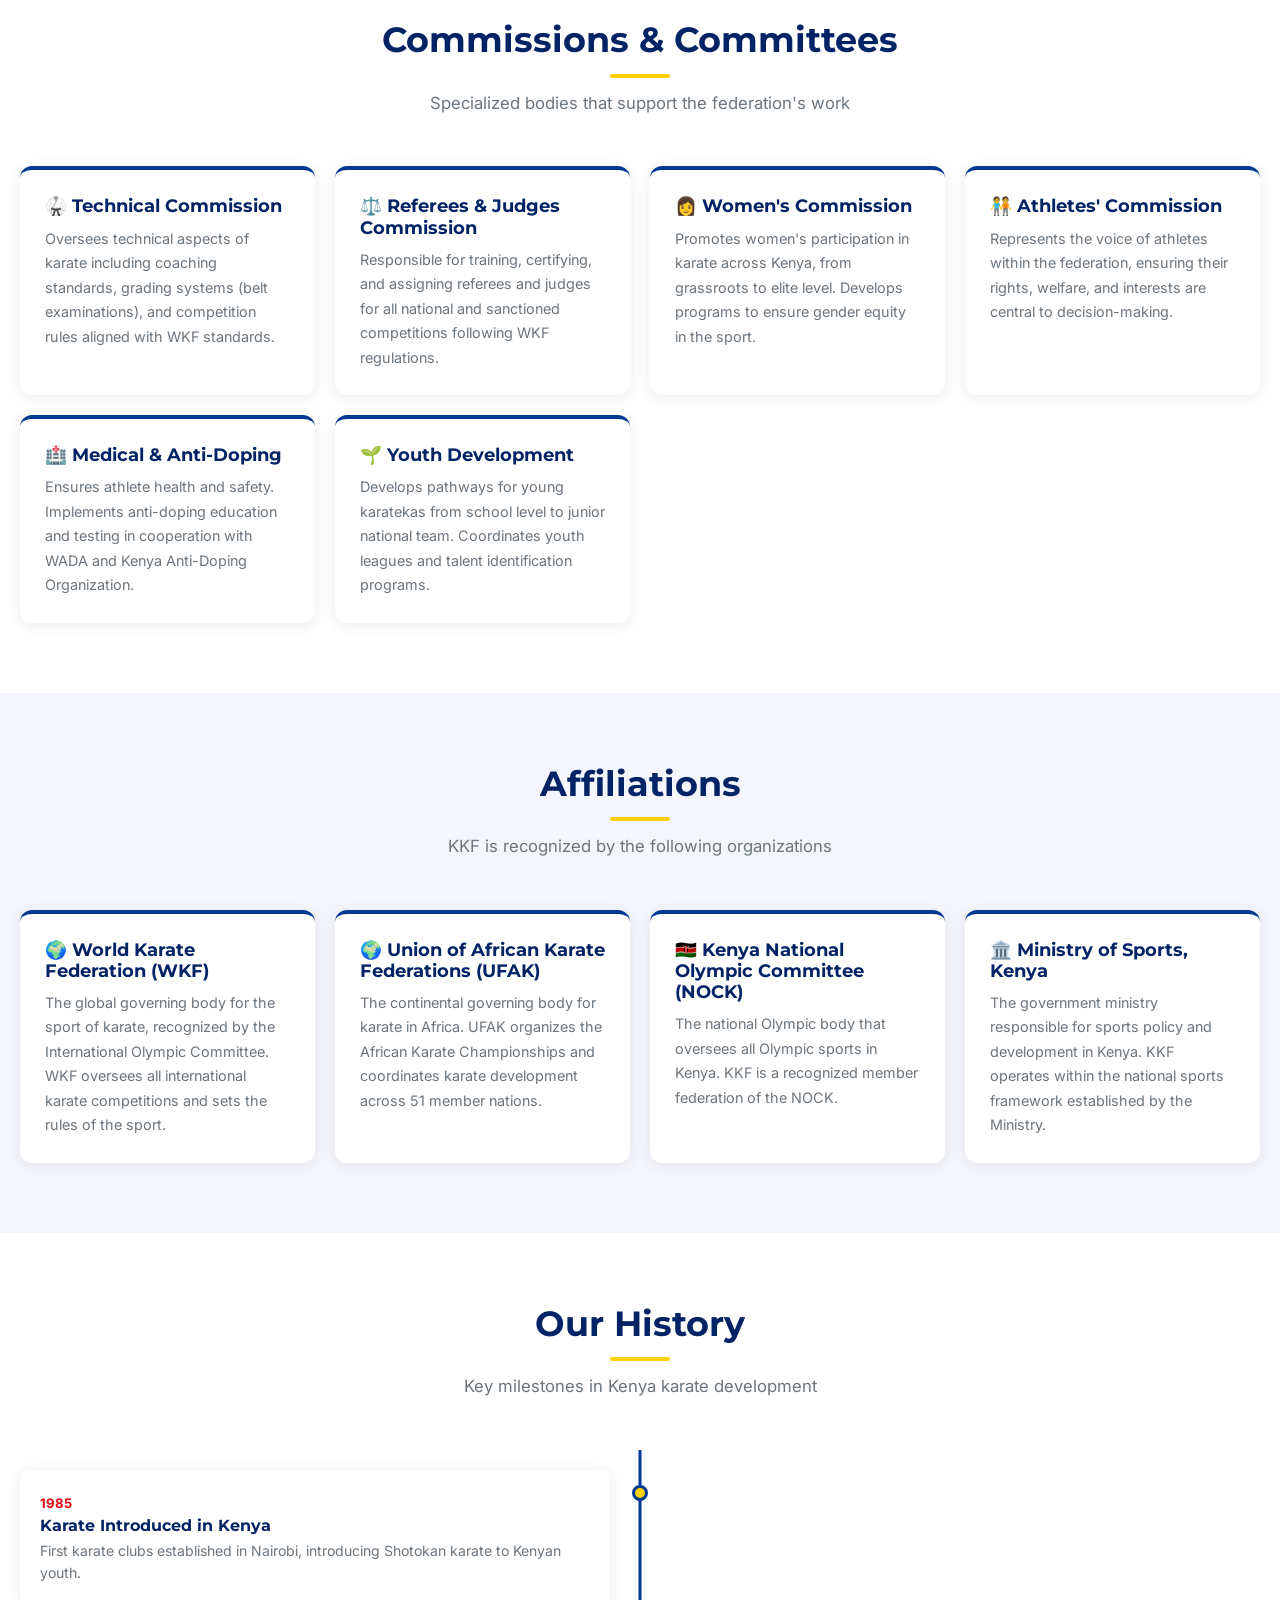
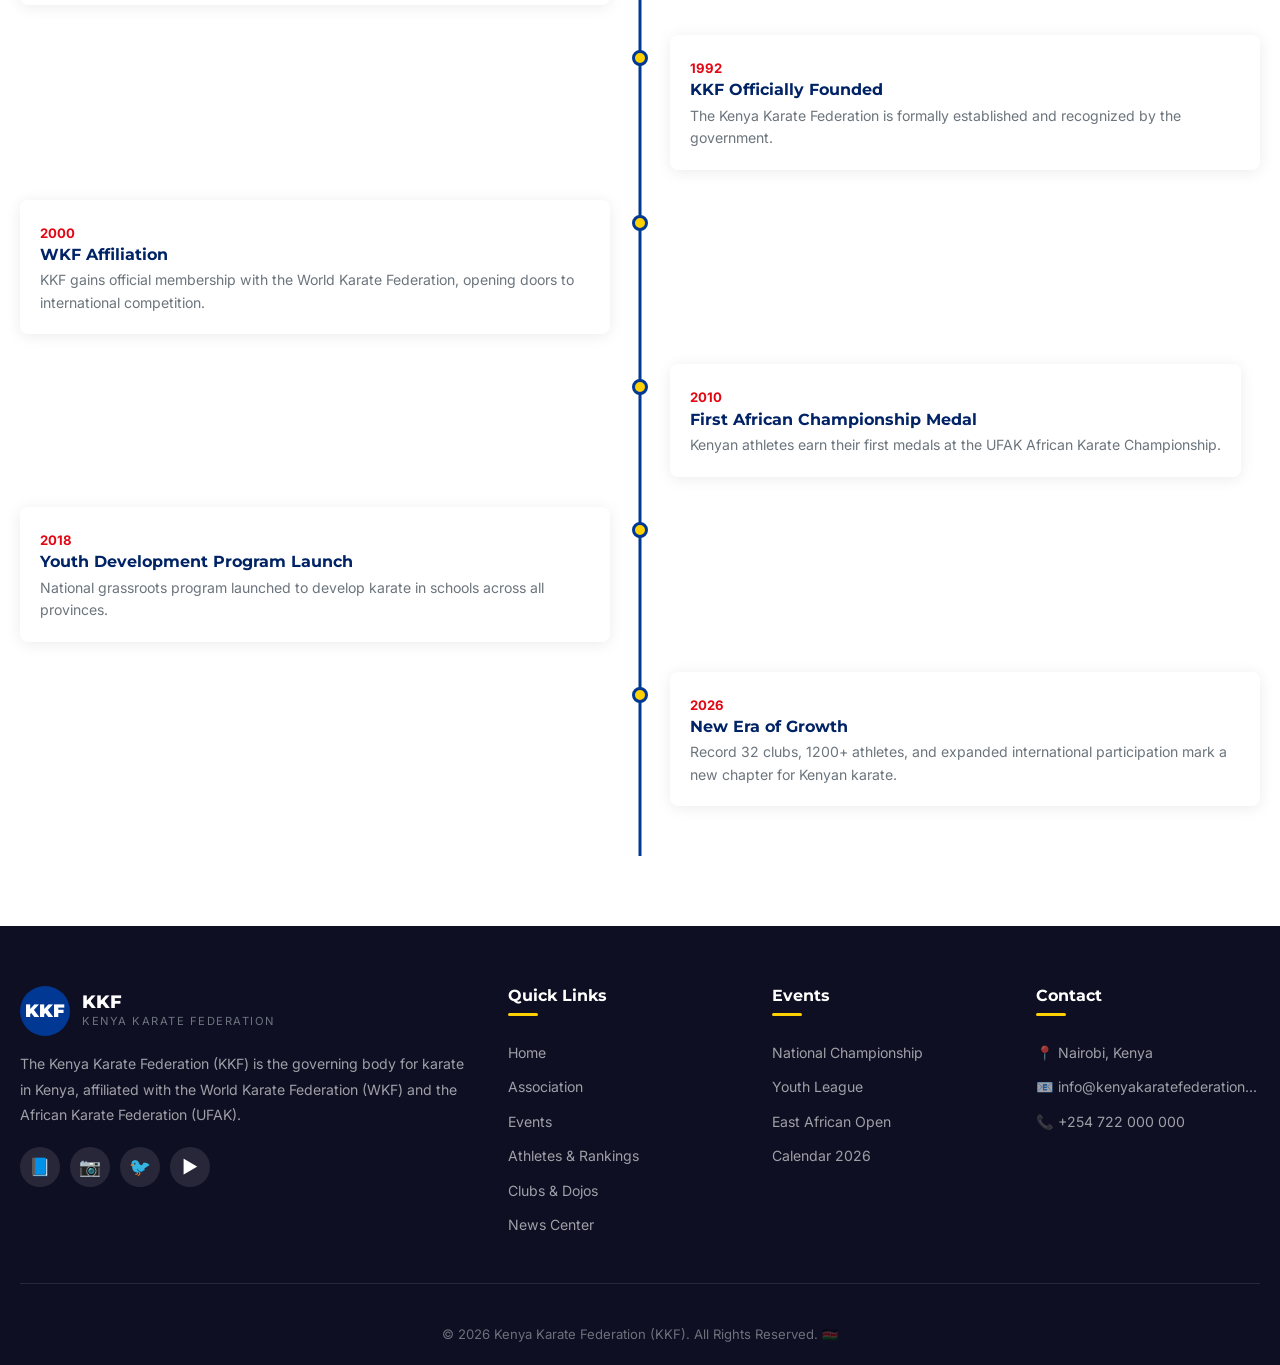
==== commit 7d0c6d00: "Initialize Kenya Karate Federation (KKF) website" ====
--- a/association.html
+++ b/association.html
@@ -3,8 +3,8 @@
 <head>
   <meta charset="UTF-8">
   <meta name="viewport" content="width=device-width, initial-scale=1.0">
-  <title>Association - Rwanda Karate Federation</title>
-  <meta name="description" content="About the Rwanda Karate Federation (FERWAKA) - Governance, structure, commissions, and history.">
+  <title>Association - Kenya Karate Federation</title>
+  <meta name="description" content="About the Kenya Karate Federation (KKF) - Governance, structure, commissions, and history.">
   <link rel="preconnect" href="https://fonts.googleapis.com">
   <link rel="preconnect" href="https://fonts.gstatic.com" crossorigin>
   <link href="https://fonts.googleapis.com/css2?family=Inter:wght@400;500;600;700;800&family=Montserrat:wght@700;800;900&display=swap" rel="stylesheet">
@@ -16,7 +16,7 @@
   <div class="top-bar">
     <div class="container">
       <div class="event-countdown">
-        <span class="event-name">🥋 National Karate Championship 2026 — Kigali, Rwanda</span>
+        <span class="event-name">🥋 National Karate Championship 2026 — Nairobi, Kenya</span>
         <div class="countdown-units">
           <div class="countdown-unit"><span class="number" id="countdown-days">00</span><span class="label">Days</span></div>
           <div class="countdown-unit"><span class="number" id="countdown-hours">00</span><span class="label">Hours</span></div>
@@ -32,10 +32,10 @@
     <div class="container">
       <nav class="nav-wrapper">
         <a href="index.html" class="logo">
-          <div class="logo-icon">RKF</div>
+          <div class="logo-icon">KKF</div>
           <div class="logo-text">
-            <span class="name">FERWAKA</span>
-            <span class="subtitle">Rwanda Karate Federation</span>
+            <span class="name">KKF</span>
+            <span class="subtitle">Kenya Karate Federation</span>
           </div>
         </a>
         <div class="nav-menu">
@@ -60,7 +60,7 @@
   <!-- Page Banner -->
   <section class="page-banner">
     <div class="container">
-      <h1>About FERWAKA</h1>
+      <h1>About KKF</h1>
       <p class="breadcrumb"><a href="index.html">Home</a> / Association</p>
     </div>
   </section>
@@ -70,15 +70,15 @@
     <div class="container">
       <div class="about-content fade-in">
         <div class="about-text">
-          <h3>Rwanda Karate Federation</h3>
-          <p>The Fédération Rwandaise de Karaté (FERWAKA) is the official governing body for karate in Rwanda. Established to develop, promote, and regulate the sport of karate across the nation, FERWAKA serves as the sole recognized authority for karate activities in the Republic of Rwanda.</p>
-          <p>FERWAKA is affiliated with the <strong>World Karate Federation (WKF)</strong>, the <strong>Union of African Karate Federations (UFAK)</strong>, and operates under the umbrella of the <strong>Rwanda National Olympic and Sports Committee (RNOSC)</strong> and the <strong>Ministry of Sports</strong>.</p>
-          <p>Our mission is to promote karate as a tool for physical development, character building, and social cohesion while developing competitive athletes who represent Rwanda on the continental and international stage.</p>
+          <h3>Kenya Karate Federation</h3>
+          <p>The Fédération Kenyaise de Karaté (KKF) is the official governing body for karate in Kenya. Established to develop, promote, and regulate the sport of karate across the nation, KKF serves as the sole recognized authority for karate activities in the Republic of Kenya.</p>
+          <p>KKF is affiliated with the <strong>World Karate Federation (WKF)</strong>, the <strong>Union of African Karate Federations (UFAK)</strong>, and operates under the umbrella of the <strong>Kenya National Olympic and Sports Committee (NOCK)</strong> and the <strong>Ministry of Sports</strong>.</p>
+          <p>Our mission is to promote karate as a tool for physical development, character building, and social cohesion while developing competitive athletes who represent Kenya on the continental and international stage.</p>
         </div>
         <div class="about-text">
           <h3>Our Vision & Mission</h3>
-          <p><strong>Vision:</strong> To make Rwanda a leading karate nation in Africa, nurturing world-class athletes while promoting the values of respect, discipline, and excellence that define karate.</p>
-          <p><strong>Mission:</strong> To organize, develop, and promote karate at all levels across Rwanda — from grassroots youth programs to elite international competition — while ensuring integrity, fair play, and athlete welfare.</p>
+          <p><strong>Vision:</strong> To make Kenya a leading karate nation in Africa, nurturing world-class athletes while promoting the values of respect, discipline, and excellence that define karate.</p>
+          <p><strong>Mission:</strong> To organize, develop, and promote karate at all levels across Kenya — from grassroots youth programs to elite international competition — while ensuring integrity, fair play, and athlete welfare.</p>
           <p><strong>Values:</strong> Respect (Sonkeranai), Courage (Yuki), Honor (Meiyo), Integrity (Makoto), Discipline (Kiritsu)</p>
         </div>
       </div>
@@ -90,7 +90,7 @@
     <div class="container">
       <div class="section-header fade-in">
         <h2>Leadership & Governance</h2>
-        <p>The Executive Committee of FERWAKA</p>
+        <p>The Executive Committee of KKF</p>
       </div>
 
       <div class="governance-grid">
@@ -126,7 +126,7 @@
         </div>
         <div class="person-card fade-in">
           <div class="person-avatar">👤</div>
-          <h3>Sensei Patrick Habimana</h3>
+          <h3>Sensei Elius Mwangiri</h3>
           <p class="role">National Head Coach</p>
         </div>
         <div class="person-card fade-in">
@@ -157,7 +157,7 @@
         </div>
         <div class="info-card fade-in">
           <h3>👩 Women's Commission</h3>
-          <p>Promotes women's participation in karate across Rwanda, from grassroots to elite level. Develops programs to ensure gender equity in the sport.</p>
+          <p>Promotes women's participation in karate across Kenya, from grassroots to elite level. Develops programs to ensure gender equity in the sport.</p>
         </div>
         <div class="info-card fade-in">
           <h3>🧑‍🤝‍🧑 Athletes' Commission</h3>
@@ -165,7 +165,7 @@
         </div>
         <div class="info-card fade-in">
           <h3>🏥 Medical & Anti-Doping</h3>
-          <p>Ensures athlete health and safety. Implements anti-doping education and testing in cooperation with WADA and Rwanda Anti-Doping Organization.</p>
+          <p>Ensures athlete health and safety. Implements anti-doping education and testing in cooperation with WADA and Kenya Anti-Doping Organization.</p>
         </div>
         <div class="info-card fade-in">
           <h3>🌱 Youth Development</h3>
@@ -180,7 +180,7 @@
     <div class="container">
       <div class="section-header fade-in">
         <h2>Affiliations</h2>
-        <p>FERWAKA is recognized by the following organizations</p>
+        <p>KKF is recognized by the following organizations</p>
       </div>
 
       <div class="info-cards">
@@ -193,12 +193,12 @@
           <p>The continental governing body for karate in Africa. UFAK organizes the African Karate Championships and coordinates karate development across 51 member nations.</p>
         </div>
         <div class="info-card fade-in">
-          <h3>🇷🇼 Rwanda National Olympic Committee (RNOSC)</h3>
-          <p>The national Olympic body that oversees all Olympic sports in Rwanda. FERWAKA is a recognized member federation of the RNOSC.</p>
-        </div>
-        <div class="info-card fade-in">
-          <h3>🏛️ Ministry of Sports, Rwanda</h3>
-          <p>The government ministry responsible for sports policy and development in Rwanda. FERWAKA operates within the national sports framework established by the Ministry.</p>
+          <h3>🇰🇪 Kenya National Olympic Committee (NOCK)</h3>
+          <p>The national Olympic body that oversees all Olympic sports in Kenya. KKF is a recognized member federation of the NOCK.</p>
+        </div>
+        <div class="info-card fade-in">
+          <h3>🏛️ Ministry of Sports, Kenya</h3>
+          <p>The government ministry responsible for sports policy and development in Kenya. KKF operates within the national sports framework established by the Ministry.</p>
         </div>
       </div>
     </div>
@@ -209,7 +209,7 @@
     <div class="container">
       <div class="section-header fade-in">
         <h2>Our History</h2>
-        <p>Key milestones in Rwanda karate development</p>
+        <p>Key milestones in Kenya karate development</p>
       </div>
 
       <div class="timeline fade-in">
@@ -217,16 +217,16 @@
           <div class="timeline-dot"></div>
           <div class="timeline-content">
             <span class="year">1985</span>
-            <h3>Karate Introduced in Rwanda</h3>
-            <p>First karate clubs established in Kigali, introducing Shotokan karate to Rwandan youth.</p>
+            <h3>Karate Introduced in Kenya</h3>
+            <p>First karate clubs established in Nairobi, introducing Shotokan karate to Kenyan youth.</p>
           </div>
         </div>
         <div class="timeline-item">
           <div class="timeline-dot"></div>
           <div class="timeline-content">
             <span class="year">1992</span>
-            <h3>FERWAKA Officially Founded</h3>
-            <p>The Rwanda Karate Federation is formally established and recognized by the government.</p>
+            <h3>KKF Officially Founded</h3>
+            <p>The Kenya Karate Federation is formally established and recognized by the government.</p>
           </div>
         </div>
         <div class="timeline-item">
@@ -234,7 +234,7 @@
           <div class="timeline-content">
             <span class="year">2000</span>
             <h3>WKF Affiliation</h3>
-            <p>FERWAKA gains official membership with the World Karate Federation, opening doors to international competition.</p>
+            <p>KKF gains official membership with the World Karate Federation, opening doors to international competition.</p>
           </div>
         </div>
         <div class="timeline-item">
@@ -242,7 +242,7 @@
           <div class="timeline-content">
             <span class="year">2010</span>
             <h3>First African Championship Medal</h3>
-            <p>Rwandan athletes earn their first medals at the UFAK African Karate Championship.</p>
+            <p>Kenyan athletes earn their first medals at the UFAK African Karate Championship.</p>
           </div>
         </div>
         <div class="timeline-item">
@@ -258,7 +258,7 @@
           <div class="timeline-content">
             <span class="year">2026</span>
             <h3>New Era of Growth</h3>
-            <p>Record 32 clubs, 1200+ athletes, and expanded international participation mark a new chapter for Rwandan karate.</p>
+            <p>Record 32 clubs, 1200+ athletes, and expanded international participation mark a new chapter for Kenyan karate.</p>
           </div>
         </div>
       </div>
@@ -271,13 +271,13 @@
       <div class="footer-grid">
         <div class="footer-about">
           <div class="logo">
-            <div class="logo-icon">RKF</div>
+            <div class="logo-icon">KKF</div>
             <div class="logo-text">
-              <span class="name" style="color:#fff">FERWAKA</span>
-              <span class="subtitle">Rwanda Karate Federation</span>
+              <span class="name" style="color:#fff">KKF</span>
+              <span class="subtitle">Kenya Karate Federation</span>
             </div>
           </div>
-          <p>The Rwanda Karate Federation (FERWAKA) is the governing body for karate in Rwanda, affiliated with the World Karate Federation (WKF) and the African Karate Federation (UFAK).</p>
+          <p>The Kenya Karate Federation (KKF) is the governing body for karate in Kenya, affiliated with the World Karate Federation (WKF) and the African Karate Federation (UFAK).</p>
           <div class="footer-social">
             <a href="#" title="Facebook">📘</a>
             <a href="#" title="Instagram">📷</a>
@@ -308,14 +308,14 @@
         <div>
           <h4>Contact</h4>
           <div class="footer-links">
-            <a href="contact.html">📍 Kigali, Rwanda</a>
-            <a href="mailto:info@ferwaka.rw">📧 info@ferwaka.rw</a>
-            <a href="tel:+250788000000">📞 +250 788 000 000</a>
+            <a href="contact.html">📍 Nairobi, Kenya</a>
+            <a href="mailto:info@kenyakaratefederation...">📧 info@kenyakaratefederation...</a>
+            <a href="tel:+250788000000">📞 +254 722 000 000</a>
           </div>
         </div>
       </div>
       <div class="footer-bottom">
-        <p>© 2026 Rwanda Karate Federation (FERWAKA). All Rights Reserved. 🇷🇼</p>
+        <p>© 2026 Kenya Karate Federation (KKF). All Rights Reserved. 🇰🇪</p>
       </div>
     </div>
   </footer>
--- a/css/style.css
+++ b/css/style.css
@@ -5,9 +5,9 @@
 
 /* ---------- CSS Variables / Theme ---------- */
 :root {
-  --primary: #003893;       /* Rwanda blue */
+  --primary: #003893;       /* Kenya blue */
   --primary-dark: #002366;
-  --secondary: #FFD100;     /* Rwanda gold/yellow */
+  --secondary: #FFD100;     /* Kenya gold/yellow */
   --accent: #e30613;        /* Red accent */
   --dark: #1a1a2e;
   --dark-bg: #0f0f23;
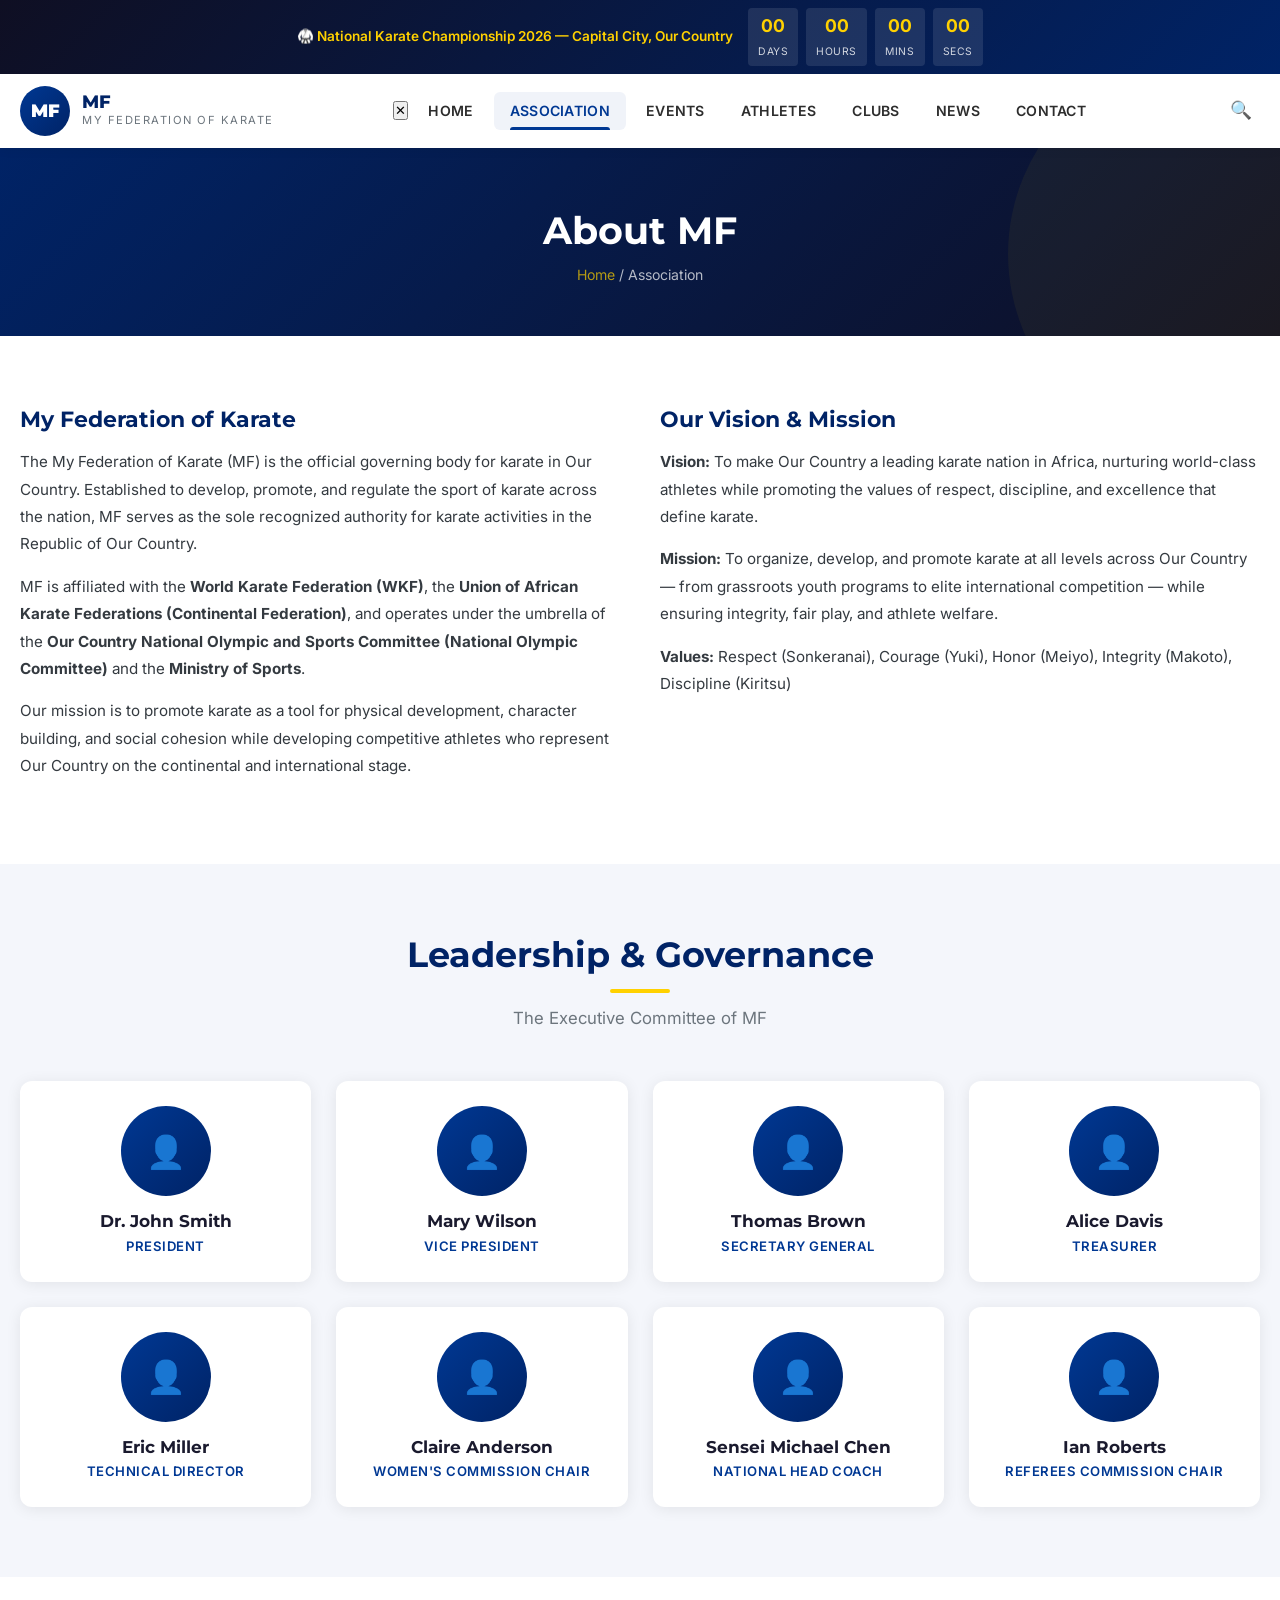
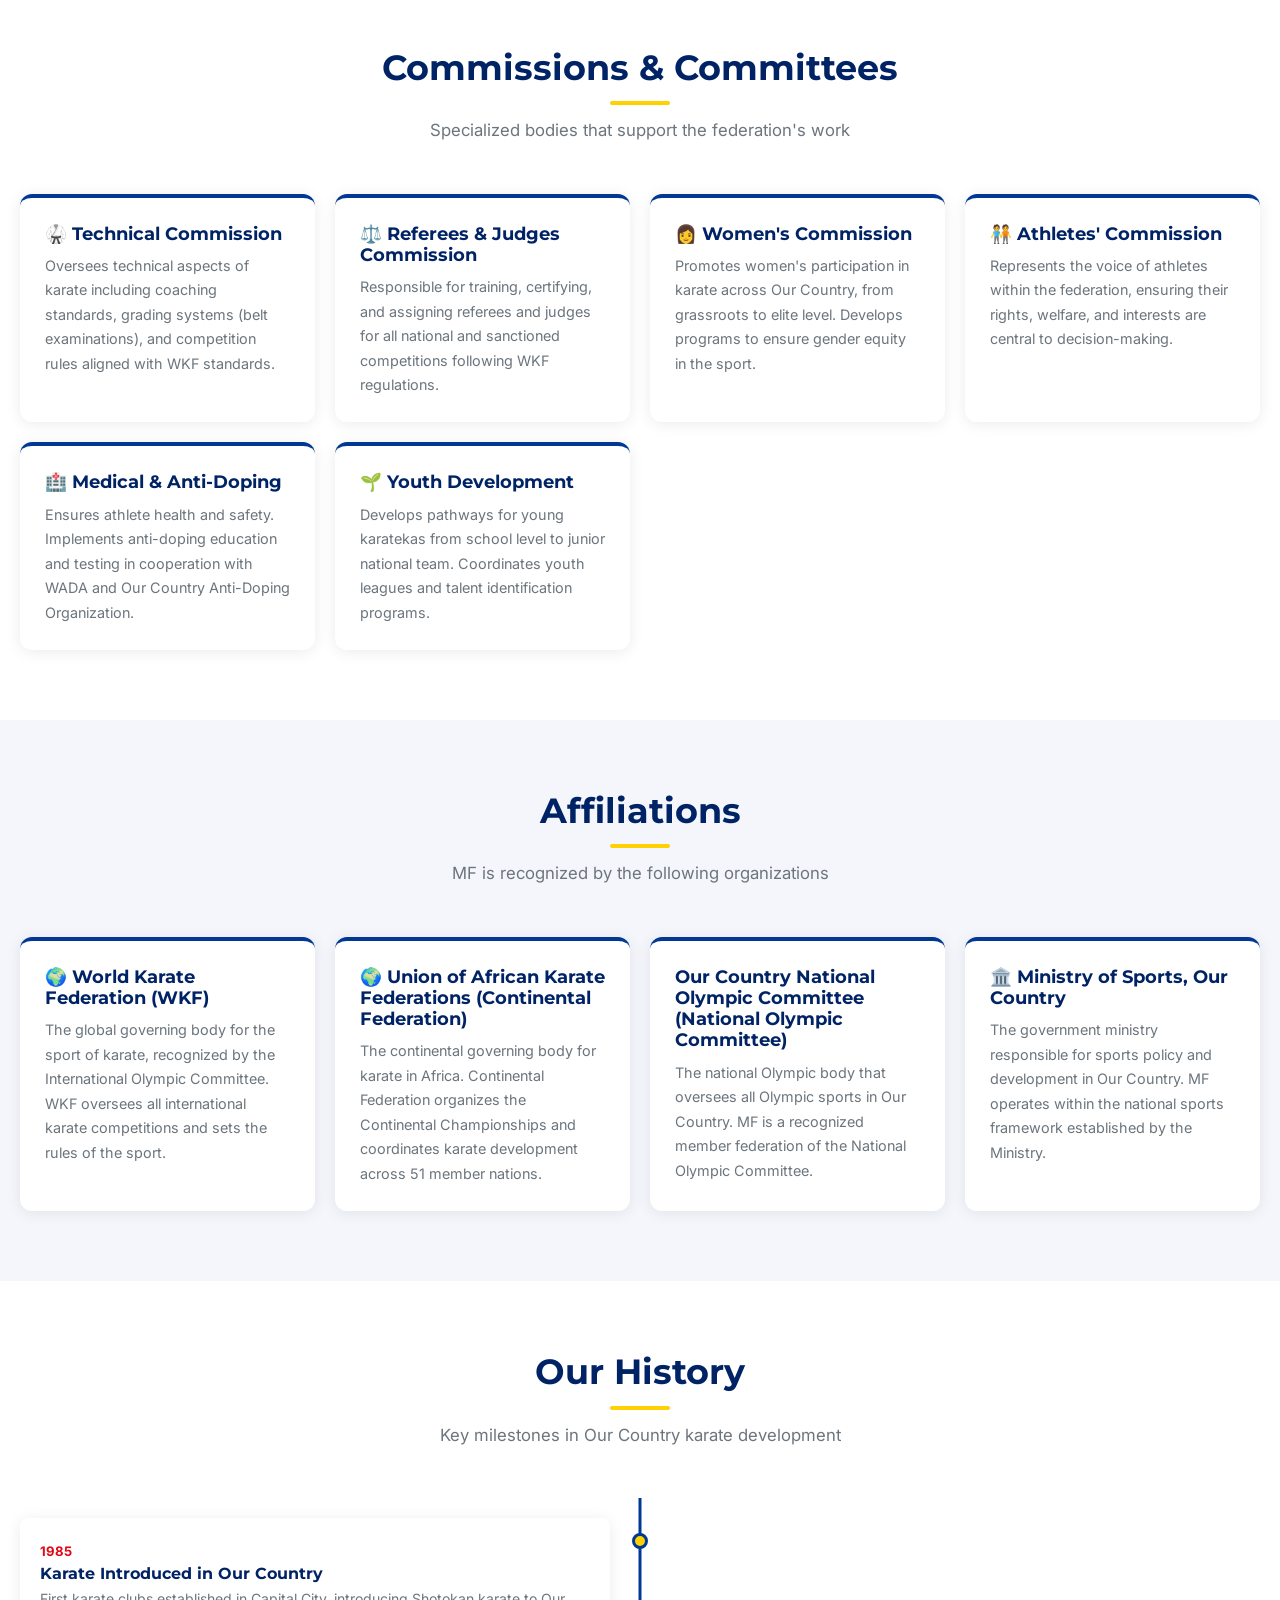
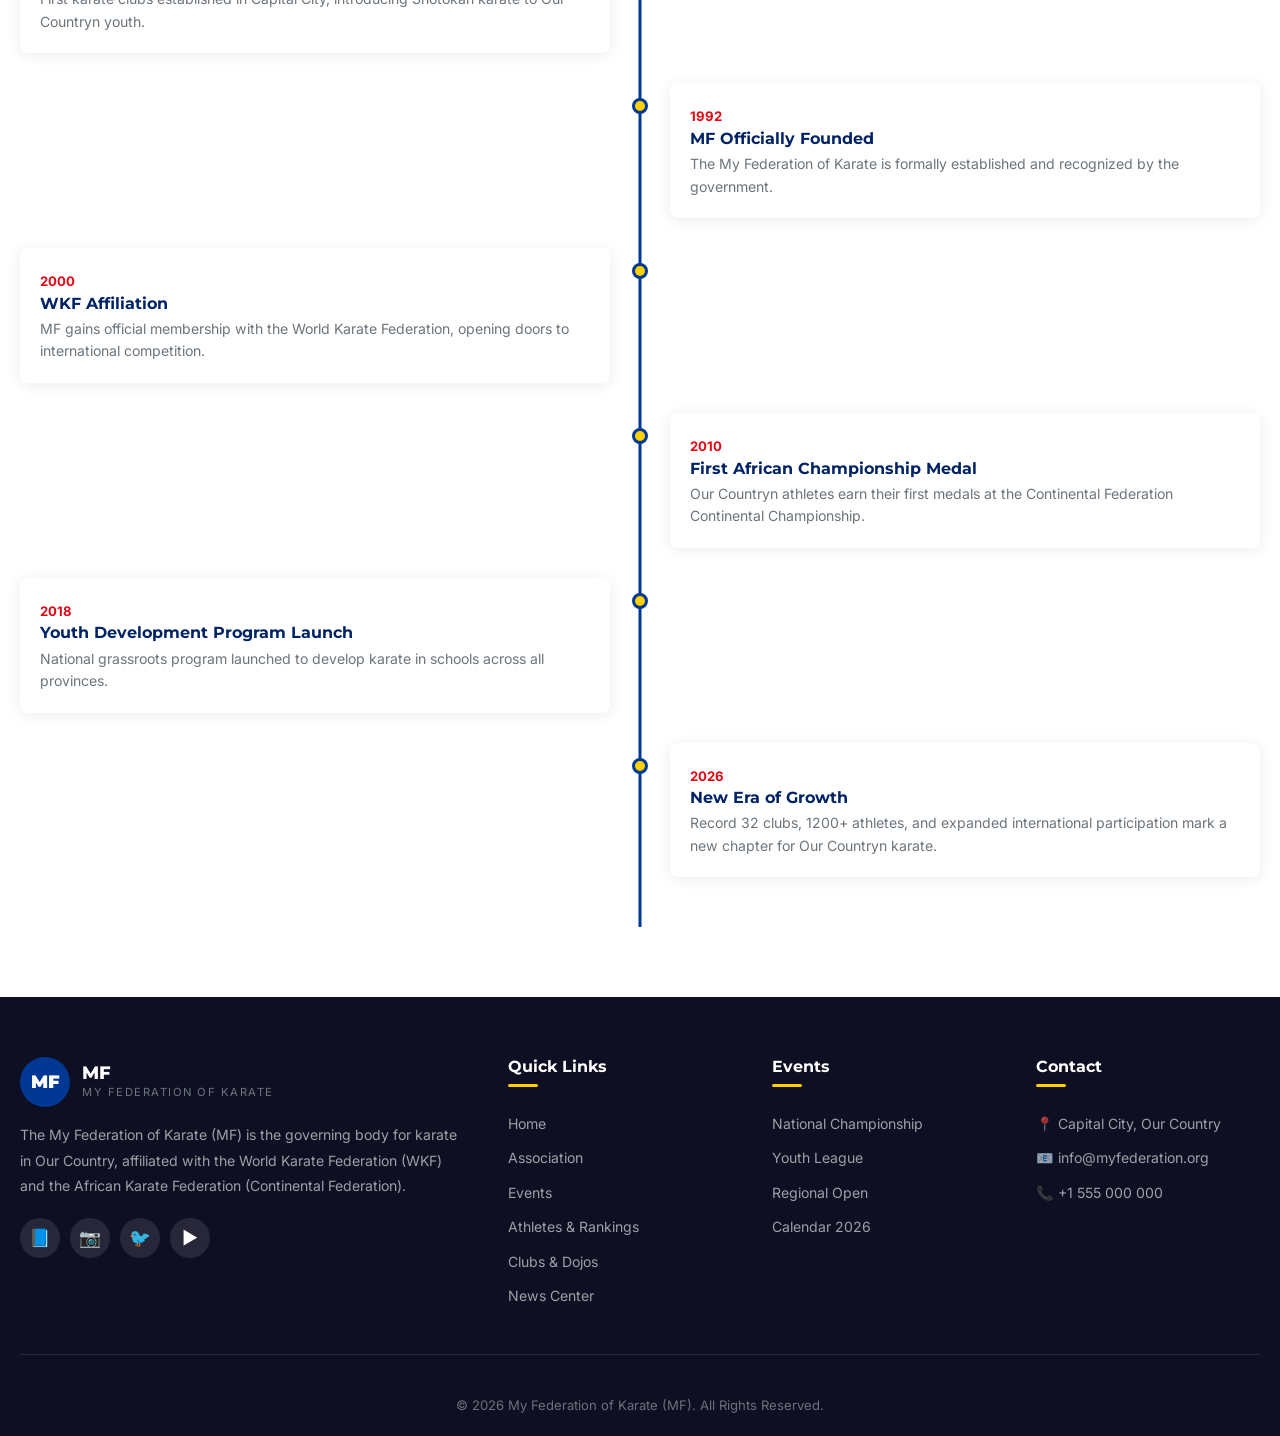
==== commit 68f4009e: "Rebrand to MF (My Federation of Karate) - remove Kenya-specific references" ====
--- a/association.html
+++ b/association.html
@@ -3,8 +3,8 @@
 <head>
   <meta charset="UTF-8">
   <meta name="viewport" content="width=device-width, initial-scale=1.0">
-  <title>Association - Kenya Karate Federation</title>
-  <meta name="description" content="About the Kenya Karate Federation (KKF) - Governance, structure, commissions, and history.">
+  <title>Association - My Federation of Karate</title>
+  <meta name="description" content="About the My Federation of Karate (MF) - Governance, structure, commissions, and history.">
   <link rel="preconnect" href="https://fonts.googleapis.com">
   <link rel="preconnect" href="https://fonts.gstatic.com" crossorigin>
   <link href="https://fonts.googleapis.com/css2?family=Inter:wght@400;500;600;700;800&family=Montserrat:wght@700;800;900&display=swap" rel="stylesheet">
@@ -16,7 +16,7 @@
   <div class="top-bar">
     <div class="container">
       <div class="event-countdown">
-        <span class="event-name">🥋 National Karate Championship 2026 — Nairobi, Kenya</span>
+        <span class="event-name">🥋 National Karate Championship 2026 — Capital City, Our Country</span>
         <div class="countdown-units">
           <div class="countdown-unit"><span class="number" id="countdown-days">00</span><span class="label">Days</span></div>
           <div class="countdown-unit"><span class="number" id="countdown-hours">00</span><span class="label">Hours</span></div>
@@ -32,10 +32,10 @@
     <div class="container">
       <nav class="nav-wrapper">
         <a href="index.html" class="logo">
-          <div class="logo-icon">KKF</div>
+          <div class="logo-icon">MF</div>
           <div class="logo-text">
-            <span class="name">KKF</span>
-            <span class="subtitle">Kenya Karate Federation</span>
+            <span class="name">MF</span>
+            <span class="subtitle">My Federation of Karate</span>
           </div>
         </a>
         <div class="nav-menu">
@@ -60,7 +60,7 @@
   <!-- Page Banner -->
   <section class="page-banner">
     <div class="container">
-      <h1>About KKF</h1>
+      <h1>About MF</h1>
       <p class="breadcrumb"><a href="index.html">Home</a> / Association</p>
     </div>
   </section>
@@ -70,15 +70,15 @@
     <div class="container">
       <div class="about-content fade-in">
         <div class="about-text">
-          <h3>Kenya Karate Federation</h3>
-          <p>The Fédération Kenyaise de Karaté (KKF) is the official governing body for karate in Kenya. Established to develop, promote, and regulate the sport of karate across the nation, KKF serves as the sole recognized authority for karate activities in the Republic of Kenya.</p>
-          <p>KKF is affiliated with the <strong>World Karate Federation (WKF)</strong>, the <strong>Union of African Karate Federations (UFAK)</strong>, and operates under the umbrella of the <strong>Kenya National Olympic and Sports Committee (NOCK)</strong> and the <strong>Ministry of Sports</strong>.</p>
-          <p>Our mission is to promote karate as a tool for physical development, character building, and social cohesion while developing competitive athletes who represent Kenya on the continental and international stage.</p>
+          <h3>My Federation of Karate</h3>
+          <p>The My Federation of Karate (MF) is the official governing body for karate in Our Country. Established to develop, promote, and regulate the sport of karate across the nation, MF serves as the sole recognized authority for karate activities in the Republic of Our Country.</p>
+          <p>MF is affiliated with the <strong>World Karate Federation (WKF)</strong>, the <strong>Union of African Karate Federations (Continental Federation)</strong>, and operates under the umbrella of the <strong>Our Country National Olympic and Sports Committee (National Olympic Committee)</strong> and the <strong>Ministry of Sports</strong>.</p>
+          <p>Our mission is to promote karate as a tool for physical development, character building, and social cohesion while developing competitive athletes who represent Our Country on the continental and international stage.</p>
         </div>
         <div class="about-text">
           <h3>Our Vision & Mission</h3>
-          <p><strong>Vision:</strong> To make Kenya a leading karate nation in Africa, nurturing world-class athletes while promoting the values of respect, discipline, and excellence that define karate.</p>
-          <p><strong>Mission:</strong> To organize, develop, and promote karate at all levels across Kenya — from grassroots youth programs to elite international competition — while ensuring integrity, fair play, and athlete welfare.</p>
+          <p><strong>Vision:</strong> To make Our Country a leading karate nation in Africa, nurturing world-class athletes while promoting the values of respect, discipline, and excellence that define karate.</p>
+          <p><strong>Mission:</strong> To organize, develop, and promote karate at all levels across Our Country — from grassroots youth programs to elite international competition — while ensuring integrity, fair play, and athlete welfare.</p>
           <p><strong>Values:</strong> Respect (Sonkeranai), Courage (Yuki), Honor (Meiyo), Integrity (Makoto), Discipline (Kiritsu)</p>
         </div>
       </div>
@@ -90,48 +90,48 @@
     <div class="container">
       <div class="section-header fade-in">
         <h2>Leadership & Governance</h2>
-        <p>The Executive Committee of KKF</p>
+        <p>The Executive Committee of MF</p>
       </div>
 
       <div class="governance-grid">
         <div class="person-card fade-in">
           <div class="person-avatar">👤</div>
-          <h3>Dr. Jean-Baptiste Karenzi</h3>
+          <h3>Dr. John Smith</h3>
           <p class="role">President</p>
         </div>
         <div class="person-card fade-in">
           <div class="person-avatar">👤</div>
-          <h3>Marie-Claire Uwimana</h3>
+          <h3>Mary Wilson</h3>
           <p class="role">Vice President</p>
         </div>
         <div class="person-card fade-in">
           <div class="person-avatar">👤</div>
-          <h3>Théophile Ndayisaba</h3>
+          <h3>Thomas Brown</h3>
           <p class="role">Secretary General</p>
         </div>
         <div class="person-card fade-in">
           <div class="person-avatar">👤</div>
-          <h3>Alphonsine Mukamana</h3>
+          <h3>Alice Davis</h3>
           <p class="role">Treasurer</p>
         </div>
         <div class="person-card fade-in">
           <div class="person-avatar">👤</div>
-          <h3>Eric Nsabimana</h3>
+          <h3>Eric Miller</h3>
           <p class="role">Technical Director</p>
         </div>
         <div class="person-card fade-in">
           <div class="person-avatar">👤</div>
-          <h3>Claudine Ingabire</h3>
+          <h3>Claire Anderson</h3>
           <p class="role">Women's Commission Chair</p>
         </div>
         <div class="person-card fade-in">
           <div class="person-avatar">👤</div>
-          <h3>Sensei Elius Mwangiri</h3>
+          <h3>Sensei Michael Chen</h3>
           <p class="role">National Head Coach</p>
         </div>
         <div class="person-card fade-in">
           <div class="person-avatar">👤</div>
-          <h3>Innocent Nkurunziza</h3>
+          <h3>Ian Roberts</h3>
           <p class="role">Referees Commission Chair</p>
         </div>
       </div>
@@ -157,7 +157,7 @@
         </div>
         <div class="info-card fade-in">
           <h3>👩 Women's Commission</h3>
-          <p>Promotes women's participation in karate across Kenya, from grassroots to elite level. Develops programs to ensure gender equity in the sport.</p>
+          <p>Promotes women's participation in karate across Our Country, from grassroots to elite level. Develops programs to ensure gender equity in the sport.</p>
         </div>
         <div class="info-card fade-in">
           <h3>🧑‍🤝‍🧑 Athletes' Commission</h3>
@@ -165,7 +165,7 @@
         </div>
         <div class="info-card fade-in">
           <h3>🏥 Medical & Anti-Doping</h3>
-          <p>Ensures athlete health and safety. Implements anti-doping education and testing in cooperation with WADA and Kenya Anti-Doping Organization.</p>
+          <p>Ensures athlete health and safety. Implements anti-doping education and testing in cooperation with WADA and Our Country Anti-Doping Organization.</p>
         </div>
         <div class="info-card fade-in">
           <h3>🌱 Youth Development</h3>
@@ -180,7 +180,7 @@
     <div class="container">
       <div class="section-header fade-in">
         <h2>Affiliations</h2>
-        <p>KKF is recognized by the following organizations</p>
+        <p>MF is recognized by the following organizations</p>
       </div>
 
       <div class="info-cards">
@@ -189,16 +189,16 @@
           <p>The global governing body for the sport of karate, recognized by the International Olympic Committee. WKF oversees all international karate competitions and sets the rules of the sport.</p>
         </div>
         <div class="info-card fade-in">
-          <h3>🌍 Union of African Karate Federations (UFAK)</h3>
-          <p>The continental governing body for karate in Africa. UFAK organizes the African Karate Championships and coordinates karate development across 51 member nations.</p>
-        </div>
-        <div class="info-card fade-in">
-          <h3>🇰🇪 Kenya National Olympic Committee (NOCK)</h3>
-          <p>The national Olympic body that oversees all Olympic sports in Kenya. KKF is a recognized member federation of the NOCK.</p>
-        </div>
-        <div class="info-card fade-in">
-          <h3>🏛️ Ministry of Sports, Kenya</h3>
-          <p>The government ministry responsible for sports policy and development in Kenya. KKF operates within the national sports framework established by the Ministry.</p>
+          <h3>🌍 Union of African Karate Federations (Continental Federation)</h3>
+          <p>The continental governing body for karate in Africa. Continental Federation organizes the Continental Championships and coordinates karate development across 51 member nations.</p>
+        </div>
+        <div class="info-card fade-in">
+          <h3> Our Country National Olympic Committee (National Olympic Committee)</h3>
+          <p>The national Olympic body that oversees all Olympic sports in Our Country. MF is a recognized member federation of the National Olympic Committee.</p>
+        </div>
+        <div class="info-card fade-in">
+          <h3>🏛️ Ministry of Sports, Our Country</h3>
+          <p>The government ministry responsible for sports policy and development in Our Country. MF operates within the national sports framework established by the Ministry.</p>
         </div>
       </div>
     </div>
@@ -209,7 +209,7 @@
     <div class="container">
       <div class="section-header fade-in">
         <h2>Our History</h2>
-        <p>Key milestones in Kenya karate development</p>
+        <p>Key milestones in Our Country karate development</p>
       </div>
 
       <div class="timeline fade-in">
@@ -217,16 +217,16 @@
           <div class="timeline-dot"></div>
           <div class="timeline-content">
             <span class="year">1985</span>
-            <h3>Karate Introduced in Kenya</h3>
-            <p>First karate clubs established in Nairobi, introducing Shotokan karate to Kenyan youth.</p>
+            <h3>Karate Introduced in Our Country</h3>
+            <p>First karate clubs established in Capital City, introducing Shotokan karate to Our Countryn youth.</p>
           </div>
         </div>
         <div class="timeline-item">
           <div class="timeline-dot"></div>
           <div class="timeline-content">
             <span class="year">1992</span>
-            <h3>KKF Officially Founded</h3>
-            <p>The Kenya Karate Federation is formally established and recognized by the government.</p>
+            <h3>MF Officially Founded</h3>
+            <p>The My Federation of Karate is formally established and recognized by the government.</p>
           </div>
         </div>
         <div class="timeline-item">
@@ -234,7 +234,7 @@
           <div class="timeline-content">
             <span class="year">2000</span>
             <h3>WKF Affiliation</h3>
-            <p>KKF gains official membership with the World Karate Federation, opening doors to international competition.</p>
+            <p>MF gains official membership with the World Karate Federation, opening doors to international competition.</p>
           </div>
         </div>
         <div class="timeline-item">
@@ -242,7 +242,7 @@
           <div class="timeline-content">
             <span class="year">2010</span>
             <h3>First African Championship Medal</h3>
-            <p>Kenyan athletes earn their first medals at the UFAK African Karate Championship.</p>
+            <p>Our Countryn athletes earn their first medals at the Continental Federation Continental Championship.</p>
           </div>
         </div>
         <div class="timeline-item">
@@ -258,7 +258,7 @@
           <div class="timeline-content">
             <span class="year">2026</span>
             <h3>New Era of Growth</h3>
-            <p>Record 32 clubs, 1200+ athletes, and expanded international participation mark a new chapter for Kenyan karate.</p>
+            <p>Record 32 clubs, 1200+ athletes, and expanded international participation mark a new chapter for Our Countryn karate.</p>
           </div>
         </div>
       </div>
@@ -271,13 +271,13 @@
       <div class="footer-grid">
         <div class="footer-about">
           <div class="logo">
-            <div class="logo-icon">KKF</div>
+            <div class="logo-icon">MF</div>
             <div class="logo-text">
-              <span class="name" style="color:#fff">KKF</span>
-              <span class="subtitle">Kenya Karate Federation</span>
+              <span class="name" style="color:#fff">MF</span>
+              <span class="subtitle">My Federation of Karate</span>
             </div>
           </div>
-          <p>The Kenya Karate Federation (KKF) is the governing body for karate in Kenya, affiliated with the World Karate Federation (WKF) and the African Karate Federation (UFAK).</p>
+          <p>The My Federation of Karate (MF) is the governing body for karate in Our Country, affiliated with the World Karate Federation (WKF) and the African Karate Federation (Continental Federation).</p>
           <div class="footer-social">
             <a href="#" title="Facebook">📘</a>
             <a href="#" title="Instagram">📷</a>
@@ -301,21 +301,21 @@
           <div class="footer-links">
             <a href="events.html">National Championship</a>
             <a href="events.html">Youth League</a>
-            <a href="events.html">East African Open</a>
+            <a href="events.html">Regional Open</a>
             <a href="events.html">Calendar 2026</a>
           </div>
         </div>
         <div>
           <h4>Contact</h4>
           <div class="footer-links">
-            <a href="contact.html">📍 Nairobi, Kenya</a>
-            <a href="mailto:info@kenyakaratefederation...">📧 info@kenyakaratefederation...</a>
-            <a href="tel:+250788000000">📞 +254 722 000 000</a>
+            <a href="contact.html">📍 Capital City, Our Country</a>
+            <a href="mailto:info@myfederation.org">📧 info@myfederation.org</a>
+            <a href="tel:+250788000000">📞 +1 555 000 000</a>
           </div>
         </div>
       </div>
       <div class="footer-bottom">
-        <p>© 2026 Kenya Karate Federation (KKF). All Rights Reserved. 🇰🇪</p>
+        <p>© 2026 My Federation of Karate (MF). All Rights Reserved. </p>
       </div>
     </div>
   </footer>
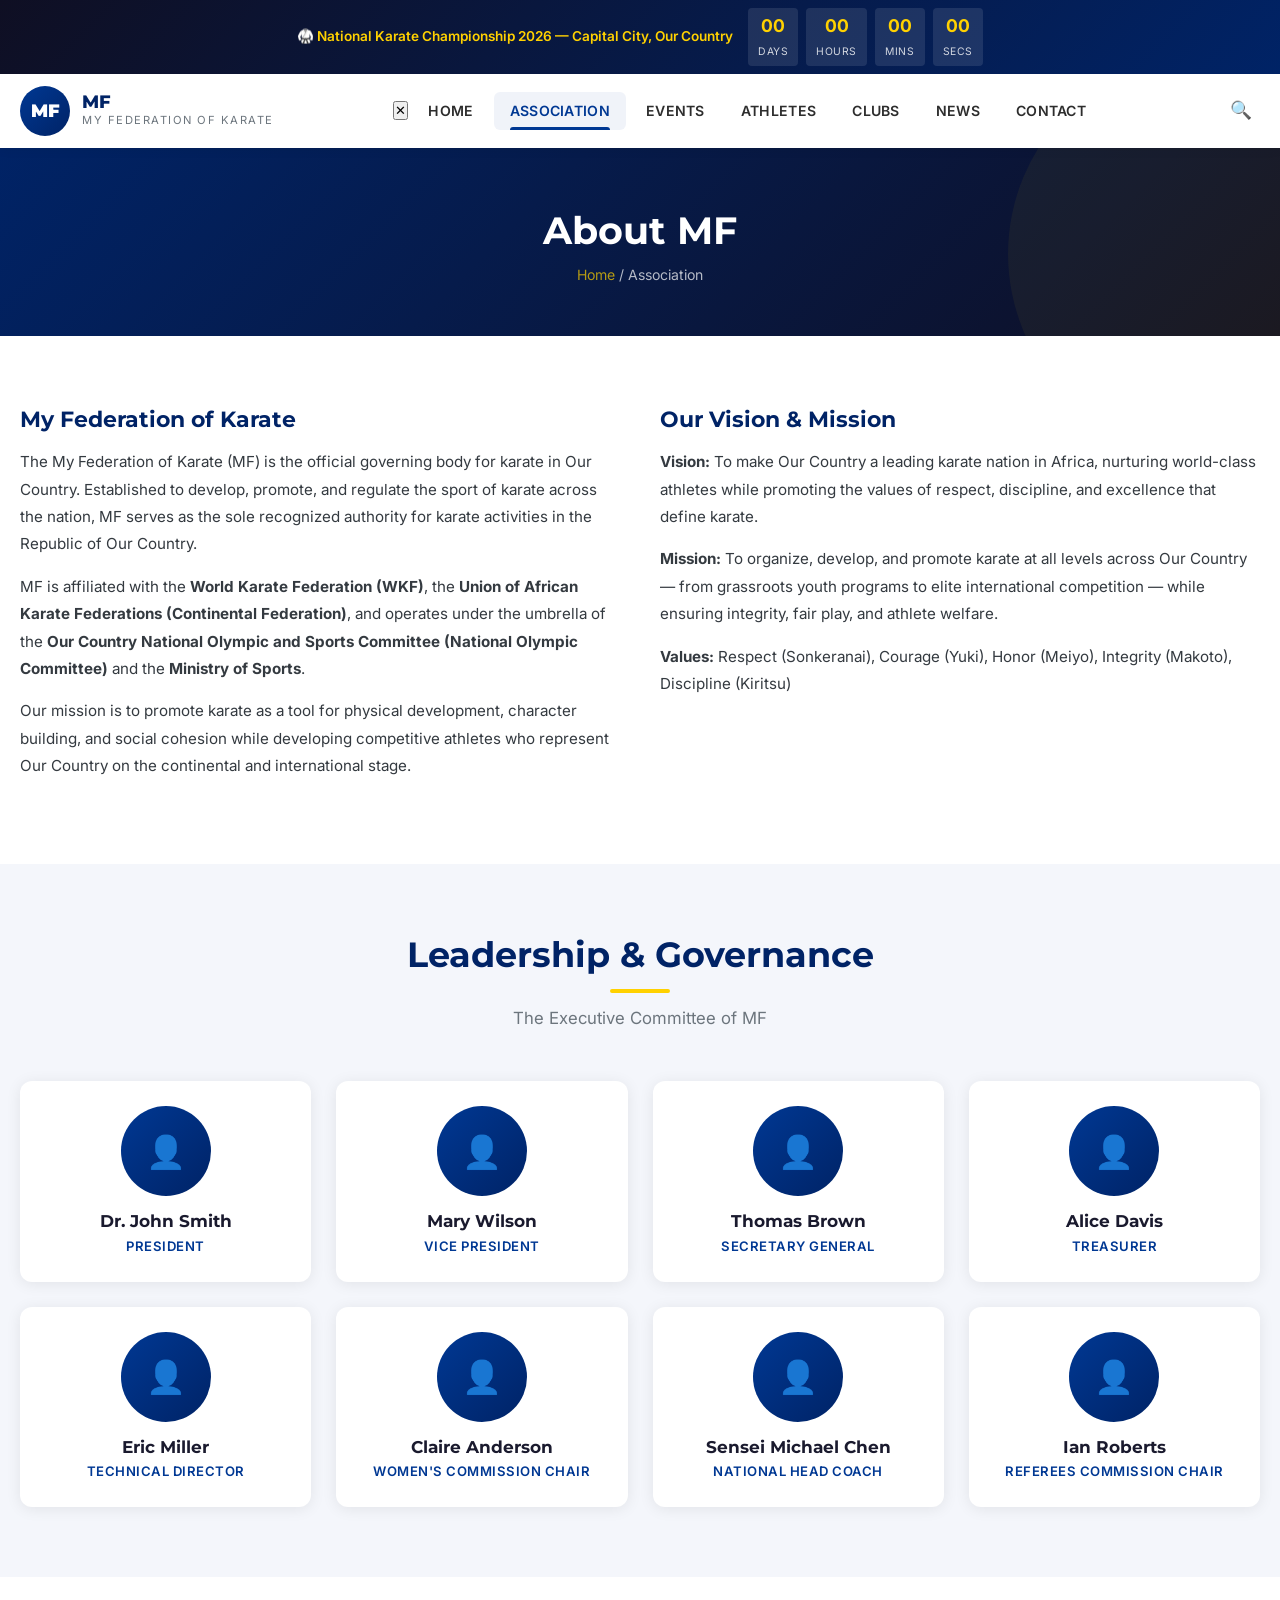
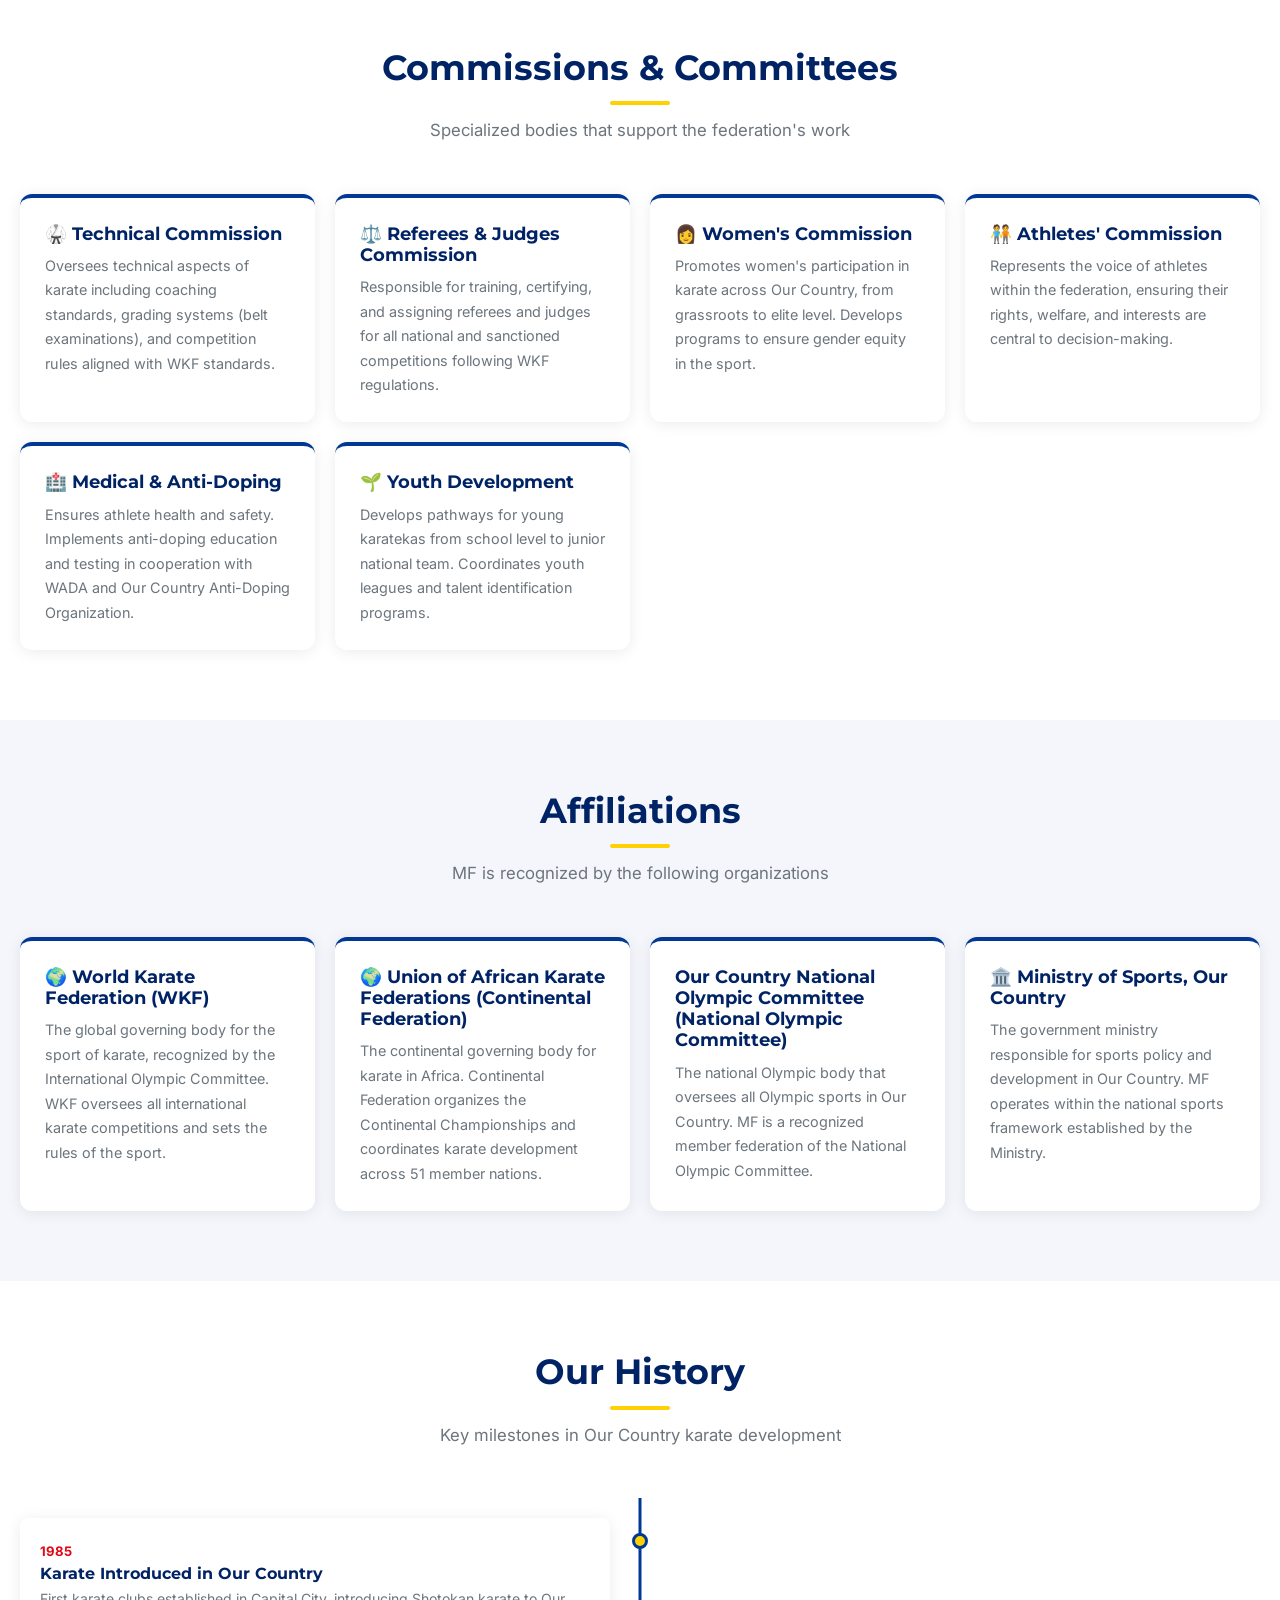
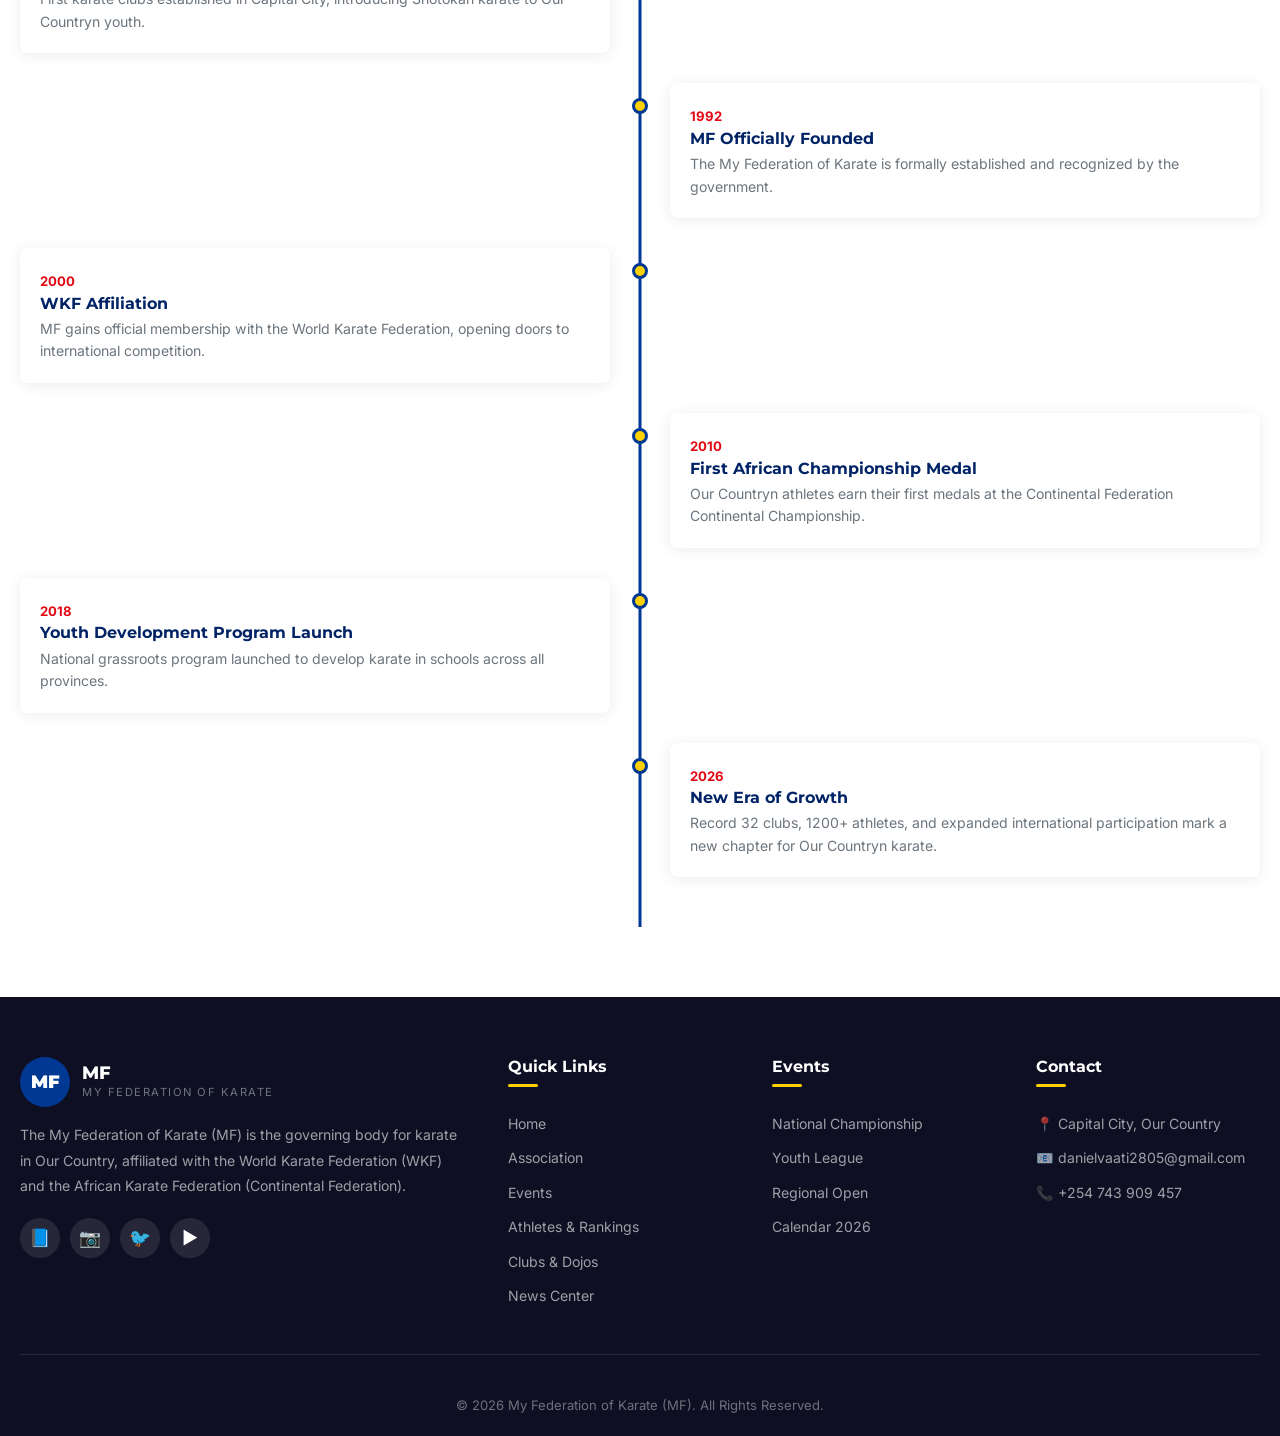
==== commit 94f18973: "Update contact info and JS branding" ====
--- a/association.html
+++ b/association.html
@@ -309,8 +309,8 @@
           <h4>Contact</h4>
           <div class="footer-links">
             <a href="contact.html">📍 Capital City, Our Country</a>
-            <a href="mailto:info@myfederation.org">📧 info@myfederation.org</a>
-            <a href="tel:+250788000000">📞 +1 555 000 000</a>
+            <a href="mailto:danielvaati2805@gmail.com">📧 danielvaati2805@gmail.com</a>
+            <a href="tel:+250788000000">📞 +254 743 909 457</a>
           </div>
         </div>
       </div>
